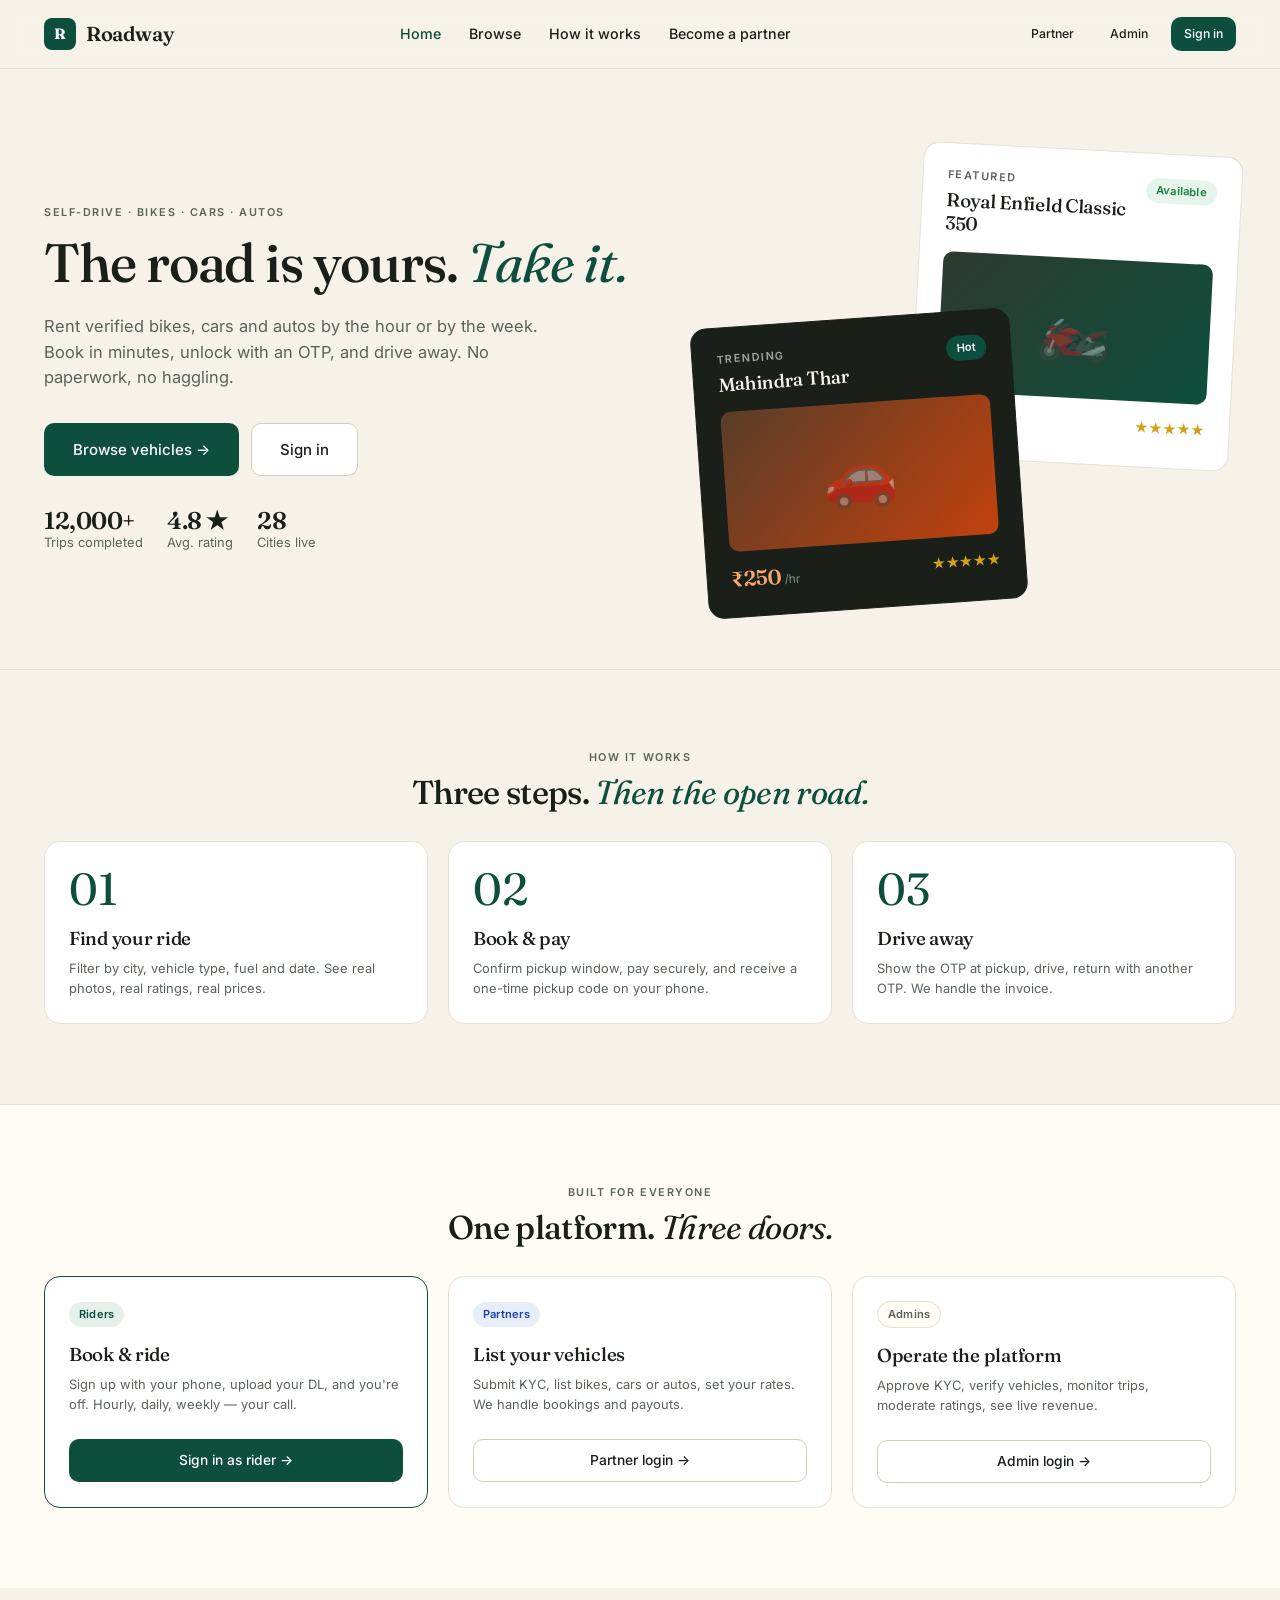
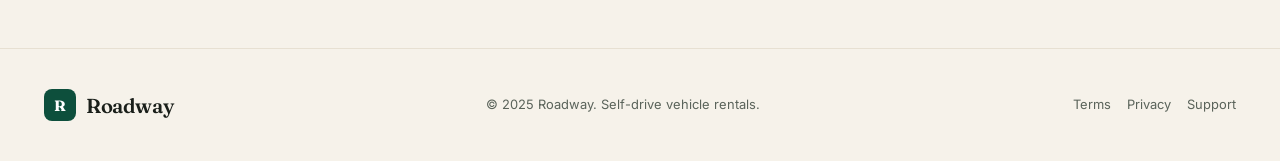
==== frontend/index.html @ 012c72fa "update" ====
<!DOCTYPE html>
<html lang="en">
<head>
  <meta charset="UTF-8" />
  <meta name="viewport" content="width=device-width, initial-scale=1.0" />
  <title>Roadway — Self-drive vehicle rentals, redefined</title>
  <link rel="stylesheet" href="css/styles.css" />
</head>
<body>

<div id="nav-host"></div>

<!-- ========== HERO ========== -->
<section class="hero">
  <div class="container">
    <div class="hero-grid">
      <div>
        <p class="eyebrow reveal reveal-1">Self-drive · Bikes · Cars · Autos</p>
        <h1 class="display reveal reveal-2" style="margin-top: 14px;">
          The road is yours. <span class="italic-serif" style="color: var(--accent);">Take it.</span>
        </h1>
        <p class="reveal reveal-3" style="margin-top: 22px; font-size: 1.1rem; max-width: 520px; color: var(--ink-muted);">
          Rent verified bikes, cars and autos by the hour or by the week. Book in minutes,
          unlock with an OTP, and drive away. No paperwork, no haggling.
        </p>
        <div class="reveal reveal-4 flex gap-3 mt-8" style="flex-wrap: wrap;">
          <a href="pages/browse.html" class="btn btn-primary btn-lg">Browse vehicles →</a>
          <a href="pages/login.html?role=user" class="btn btn-secondary btn-lg">Sign in</a>
        </div>

        <div class="mt-8 flex gap-6" style="flex-wrap: wrap;">
          <div>
            <div class="display" style="font-size: 1.6rem; font-weight: 600;">12,000+</div>
            <div class="text-sm muted">Trips completed</div>
          </div>
          <div>
            <div class="display" style="font-size: 1.6rem; font-weight: 600;">4.8 ★</div>
            <div class="text-sm muted">Avg. rating</div>
          </div>
          <div>
            <div class="display" style="font-size: 1.6rem; font-weight: 600;">28</div>
            <div class="text-sm muted">Cities live</div>
          </div>
        </div>
      </div>

      <div class="reveal reveal-3">
        <!-- Decorative card stack -->
        <div style="position: relative; height: 460px;">
          <div class="card" style="position: absolute; top: 0; right: 0; width: 320px; transform: rotate(3deg);">
            <div class="flex justify-between items-start mb-4">
              <div>
                <p class="eyebrow">Featured</p>
                <h3 style="margin-top: 4px;">Royal Enfield Classic 350</h3>
              </div>
              <span class="badge badge-success">Available</span>
            </div>
            <div style="height: 140px; background: linear-gradient(135deg,#2d3a30,#0d4f3c); border-radius: 10px; display: grid; place-items: center; font-size: 4rem; color: rgba(255,255,255,0.4);">🏍️</div>
            <div class="flex justify-between items-baseline mt-4">
              <div>
                <span class="display" style="font-size: 1.4rem; font-weight: 600; color: var(--accent);">₹40</span>
                <span class="text-xs muted">/hr</span>
              </div>
              <div class="stars">★★★★★</div>
            </div>
          </div>

          <div class="card" style="position: absolute; bottom: 0; left: 0; width: 320px; transform: rotate(-4deg); background: var(--ink); color: var(--bg); border-color: var(--ink);">
            <div class="flex justify-between items-start mb-4">
              <div>
                <p class="eyebrow" style="color: rgba(255,255,255,0.6);">Trending</p>
                <h3 style="margin-top: 4px; color: var(--bg);">Mahindra Thar</h3>
              </div>
              <span class="badge" style="background: var(--accent); color: white;">Hot</span>
            </div>
            <div style="height: 140px; background: linear-gradient(135deg, #5a3d29, #c2410c); border-radius: 10px; display: grid; place-items: center; font-size: 4rem; color: rgba(255,255,255,0.4);">🚗</div>
            <div class="flex justify-between items-baseline mt-4">
              <div>
                <span class="display" style="font-size: 1.4rem; font-weight: 600; color: #f6a96b;">₹250</span>
                <span class="text-xs" style="color: rgba(255,255,255,0.5);">/hr</span>
              </div>
              <div class="stars">★★★★★</div>
            </div>
          </div>
        </div>
      </div>
    </div>
  </div>
</section>

<!-- ========== HOW IT WORKS ========== -->
<section id="how" style="padding: 80px 0; border-top: 1px solid var(--line);">
  <div class="container">
    <div class="text-center mb-8">
      <p class="eyebrow">How it works</p>
      <h2 class="display mt-2">Three steps. <span class="italic-serif" style="color: var(--accent);">Then the open road.</span></h2>
    </div>

    <div class="grid grid-3">
      <div class="card">
        <div style="font-family: var(--font-display); font-size: 3rem; color: var(--accent); line-height: 1;">01</div>
        <h3 class="mt-4">Find your ride</h3>
        <p class="muted mt-2 text-sm">Filter by city, vehicle type, fuel and date. See real photos, real ratings, real prices.</p>
      </div>
      <div class="card">
        <div style="font-family: var(--font-display); font-size: 3rem; color: var(--accent); line-height: 1;">02</div>
        <h3 class="mt-4">Book & pay</h3>
        <p class="muted mt-2 text-sm">Confirm pickup window, pay securely, and receive a one-time pickup code on your phone.</p>
      </div>
      <div class="card">
        <div style="font-family: var(--font-display); font-size: 3rem; color: var(--accent); line-height: 1;">03</div>
        <h3 class="mt-4">Drive away</h3>
        <p class="muted mt-2 text-sm">Show the OTP at pickup, drive, return with another OTP. We handle the invoice.</p>
      </div>
    </div>
  </div>
</section>

<!-- ========== ROLES ========== -->
<section style="padding: 80px 0; background: var(--bg-elevated); border-top: 1px solid var(--line);">
  <div class="container">
    <div class="text-center mb-8">
      <p class="eyebrow">Built for everyone</p>
      <h2 class="display mt-2">One platform. <span class="italic-serif">Three doors.</span></h2>
    </div>

    <div class="grid grid-3">
      <div class="card card-hover" style="border-color: var(--accent);">
        <span class="badge badge-accent">Riders</span>
        <h3 class="mt-4">Book & ride</h3>
        <p class="muted mt-2 text-sm">Sign up with your phone, upload your DL, and you're off. Hourly, daily, weekly — your call.</p>
        <a href="pages/login.html?role=user" class="btn btn-primary mt-6 btn-block">Sign in as rider →</a>
      </div>
      <div class="card card-hover">
        <span class="badge badge-info">Partners</span>
        <h3 class="mt-4">List your vehicles</h3>
        <p class="muted mt-2 text-sm">Submit KYC, list bikes, cars or autos, set your rates. We handle bookings and payouts.</p>
        <a href="pages/login.html?role=partner" class="btn btn-secondary mt-6 btn-block">Partner login →</a>
      </div>
      <div class="card card-hover">
        <span class="badge badge-neutral">Admins</span>
        <h3 class="mt-4">Operate the platform</h3>
        <p class="muted mt-2 text-sm">Approve KYC, verify vehicles, monitor trips, moderate ratings, see live revenue.</p>
        <a href="pages/login.html?role=admin" class="btn btn-secondary mt-6 btn-block">Admin login →</a>
      </div>
    </div>
  </div>
</section>

<!-- ========== FOOTER ========== -->
<footer style="border-top: 1px solid var(--line); padding: 40px 0; margin-top: 60px;">
  <div class="container flex justify-between items-center" style="flex-wrap: wrap; gap: 20px;">
    <div class="brand">
      <span class="brand-mark">R</span>
      <span>Roadway</span>
    </div>
    <p class="text-sm muted">© 2025 Roadway. Self-drive vehicle rentals.</p>
    <div class="flex gap-4">
      <a class="text-sm muted" href="#">Terms</a>
      <a class="text-sm muted" href="#">Privacy</a>
      <a class="text-sm muted" href="#">Support</a>
    </div>
  </div>
</footer>

<script src="js/app.js"></script>
<script>
  document.getElementById('nav-host').innerHTML = renderTopNav('home');
</script>

</body>
</html>
---- frontend/css/styles.css ----
/* =========================================================================
   ROADWAY — Design System
   Modern editorial / premium self-drive rental
   ========================================================================= */

@import url('https://fonts.googleapis.com/css2?family=Fraunces:opsz,wght@9..144,300;9..144,400;9..144,500;9..144,600;9..144,700;9..144,800&family=Inter:wght@400;500;600;700&family=JetBrains+Mono:wght@400;500&display=swap');

:root {
  /* Colors — warm cream + deep emerald */
  --bg: #f6f2ea;
  --bg-elevated: #fffcf5;
  --bg-card: #ffffff;
  --ink: #1a1f1a;
  --ink-muted: #5a635a;
  --ink-soft: #8a8f87;
  --line: #e7e0d2;
  --line-strong: #d6cdb8;

  --accent: #0d4f3c;          /* emerald */
  --accent-hover: #0a3e2f;
  --accent-soft: #e6f0eb;
  --accent-ink: #ffffff;

  --warn: #c2410c;
  --warn-soft: #fef0e7;
  --danger: #b91c1c;
  --danger-soft: #fde8e8;
  --success: #15803d;
  --success-soft: #e6f4ec;
  --info: #1e40af;
  --info-soft: #e8edfa;

  /* Type */
  --font-display: 'Fraunces', Georgia, serif;
  --font-body: 'Inter', -apple-system, BlinkMacSystemFont, sans-serif;
  --font-mono: 'JetBrains Mono', monospace;

  /* Radius */
  --r-sm: 6px;
  --r-md: 10px;
  --r-lg: 16px;
  --r-xl: 24px;

  /* Shadow */
  --shadow-sm: 0 1px 2px rgba(26, 31, 26, 0.04);
  --shadow-md: 0 4px 12px rgba(26, 31, 26, 0.06);
  --shadow-lg: 0 12px 32px rgba(26, 31, 26, 0.08);
  --shadow-xl: 0 24px 64px rgba(26, 31, 26, 0.12);
}

* {
  box-sizing: border-box;
  margin: 0;
  padding: 0;
}

html, body {
  background: var(--bg);
  color: var(--ink);
  font-family: var(--font-body);
  font-size: 15px;
  line-height: 1.55;
  -webkit-font-smoothing: antialiased;
  -moz-osx-font-smoothing: grayscale;
}

a {
  color: var(--accent);
  text-decoration: none;
  transition: color .15s ease;
}
a:hover { color: var(--accent-hover); }

img { max-width: 100%; display: block; }

/* ============================== TYPOGRAPHY ============================== */
.display {
  font-family: var(--font-display);
  font-weight: 500;
  letter-spacing: -0.02em;
  line-height: 1.05;
}
h1, h2, h3, h4 { font-family: var(--font-display); font-weight: 500; letter-spacing: -0.015em; }
h1 { font-size: clamp(2.2rem, 5vw, 3.6rem); line-height: 1.05; }
h2 { font-size: clamp(1.6rem, 3vw, 2.2rem); line-height: 1.15; }
h3 { font-size: 1.25rem; line-height: 1.25; }
h4 { font-size: 1.05rem; line-height: 1.3; }

.eyebrow {
  font-size: 0.72rem;
  font-weight: 600;
  letter-spacing: 0.14em;
  text-transform: uppercase;
  color: var(--ink-muted);
}

.muted { color: var(--ink-muted); }
.soft { color: var(--ink-soft); }

.italic-serif { font-family: var(--font-display); font-style: italic; font-weight: 400; }

/* ============================== LAYOUT ============================== */
.container {
  width: 100%;
  max-width: 1240px;
  margin: 0 auto;
  padding: 0 24px;
}

.container-narrow {
  width: 100%;
  max-width: 880px;
  margin: 0 auto;
  padding: 0 24px;
}

/* ============================== NAVBAR ============================== */
.navbar {
  position: sticky;
  top: 0;
  z-index: 50;
  background: rgba(246, 242, 234, 0.85);
  backdrop-filter: saturate(150%) blur(12px);
  border-bottom: 1px solid var(--line);
}
.nav-inner {
  display: flex;
  align-items: center;
  justify-content: space-between;
  height: 68px;
}
.brand {
  display: flex;
  align-items: center;
  gap: 10px;
  font-family: var(--font-display);
  font-weight: 600;
  font-size: 1.35rem;
  letter-spacing: -0.02em;
  color: var(--ink);
}
.brand-mark {
  width: 32px; height: 32px;
  border-radius: 8px;
  background: var(--accent);
  color: var(--accent-ink);
  display: grid; place-items: center;
  font-family: var(--font-display);
  font-weight: 700;
  font-size: 1rem;
}
.nav-links {
  display: flex; gap: 28px; list-style: none;
}
.nav-links a {
  color: var(--ink);
  font-size: 0.95rem;
  font-weight: 500;
}
.nav-links a:hover { color: var(--accent); }
.nav-actions { display: flex; gap: 10px; align-items: center; }

/* ============================== BUTTONS ============================== */
.btn {
  display: inline-flex;
  align-items: center;
  justify-content: center;
  gap: 8px;
  padding: 10px 20px;
  border-radius: var(--r-md);
  font-family: inherit;
  font-size: 0.92rem;
  font-weight: 500;
  border: 1px solid transparent;
  cursor: pointer;
  transition: all .15s ease;
  white-space: nowrap;
  text-decoration: none;
}
.btn:disabled { opacity: 0.5; cursor: not-allowed; }
.btn-primary {
  background: var(--accent);
  color: var(--accent-ink);
}
.btn-primary:hover:not(:disabled) { background: var(--accent-hover); transform: translateY(-1px); }
.btn-secondary {
  background: var(--bg-card);
  color: var(--ink);
  border-color: var(--line-strong);
}
.btn-secondary:hover:not(:disabled) { background: var(--bg-elevated); border-color: var(--ink); }
.btn-ghost {
  background: transparent;
  color: var(--ink);
}
.btn-ghost:hover:not(:disabled) { background: var(--bg-elevated); }
.btn-danger {
  background: var(--danger);
  color: white;
}
.btn-danger:hover:not(:disabled) { background: #991b1b; }
.btn-sm { padding: 6px 12px; font-size: 0.82rem; }
.btn-lg { padding: 14px 28px; font-size: 1rem; }
.btn-block { width: 100%; }

/* ============================== CARDS ============================== */
.card {
  background: var(--bg-card);
  border: 1px solid var(--line);
  border-radius: var(--r-lg);
  padding: 24px;
  transition: border-color .15s ease, box-shadow .15s ease;
}
.card-hover:hover { border-color: var(--line-strong); box-shadow: var(--shadow-md); }
.card-flat {
  background: var(--bg-elevated);
  border: 1px solid var(--line);
  border-radius: var(--r-md);
  padding: 16px;
}

/* ============================== FORMS ============================== */
.field { margin-bottom: 18px; }
.label {
  display: block;
  font-size: 0.82rem;
  font-weight: 500;
  margin-bottom: 6px;
  color: var(--ink);
}
.input, .select, .textarea {
  width: 100%;
  padding: 11px 14px;
  background: var(--bg-card);
  border: 1px solid var(--line-strong);
  border-radius: var(--r-md);
  font-family: inherit;
  font-size: 0.95rem;
  color: var(--ink);
  transition: border-color .15s ease, box-shadow .15s ease;
}
.input:focus, .select:focus, .textarea:focus {
  outline: none;
  border-color: var(--accent);
  box-shadow: 0 0 0 3px var(--accent-soft);
}
.textarea { resize: vertical; min-height: 90px; }
.field-help { font-size: 0.78rem; color: var(--ink-muted); margin-top: 4px; }
.field-row { display: grid; grid-template-columns: 1fr 1fr; gap: 14px; }
@media (max-width: 600px) { .field-row { grid-template-columns: 1fr; } }

/* ============================== BADGES ============================== */
.badge {
  display: inline-flex;
  align-items: center;
  gap: 6px;
  padding: 4px 10px;
  border-radius: 999px;
  font-size: 0.74rem;
  font-weight: 600;
  letter-spacing: 0.02em;
}
.badge-success { background: var(--success-soft); color: var(--success); }
.badge-warn { background: var(--warn-soft); color: var(--warn); }
.badge-danger { background: var(--danger-soft); color: var(--danger); }
.badge-info { background: var(--info-soft); color: var(--info); }
.badge-neutral { background: var(--bg-elevated); color: var(--ink-muted); border: 1px solid var(--line); }
.badge-accent { background: var(--accent-soft); color: var(--accent); }

/* ============================== TABLES ============================== */
.table-wrap {
  background: var(--bg-card);
  border: 1px solid var(--line);
  border-radius: var(--r-lg);
  overflow: hidden;
}
.table {
  width: 100%;
  border-collapse: collapse;
  font-size: 0.92rem;
}
.table th {
  text-align: left;
  font-size: 0.74rem;
  font-weight: 600;
  letter-spacing: 0.08em;
  text-transform: uppercase;
  color: var(--ink-muted);
  padding: 14px 18px;
  background: var(--bg-elevated);
  border-bottom: 1px solid var(--line);
}
.table td {
  padding: 14px 18px;
  border-bottom: 1px solid var(--line);
  vertical-align: middle;
}
.table tr:last-child td { border-bottom: none; }
.table tr:hover { background: var(--bg-elevated); }

/* ============================== TOASTS ============================== */
.toast-host {
  position: fixed;
  top: 88px;
  right: 24px;
  display: flex; flex-direction: column;
  gap: 10px;
  z-index: 100;
  pointer-events: none;
}
.toast {
  background: var(--ink);
  color: var(--bg);
  padding: 12px 18px;
  border-radius: var(--r-md);
  font-size: 0.88rem;
  box-shadow: var(--shadow-lg);
  pointer-events: auto;
  min-width: 240px;
  max-width: 360px;
  animation: toast-in .25s ease;
}
.toast-success { background: var(--success); color: white; }
.toast-error { background: var(--danger); color: white; }
.toast-info { background: var(--info); color: white; }
@keyframes toast-in {
  from { opacity: 0; transform: translateX(20px); }
  to { opacity: 1; transform: translateX(0); }
}

/* ============================== MODALS ============================== */
.modal-backdrop {
  position: fixed; inset: 0;
  background: rgba(26,31,26,.45);
  backdrop-filter: blur(4px);
  display: grid; place-items: center;
  z-index: 90;
  padding: 20px;
  animation: fade-in .2s ease;
}
.modal {
  background: var(--bg-card);
  border-radius: var(--r-lg);
  max-width: 540px;
  width: 100%;
  max-height: 90vh;
  overflow-y: auto;
  padding: 28px;
  box-shadow: var(--shadow-xl);
  animation: modal-in .25s ease;
}
.modal-header {
  display: flex; justify-content: space-between; align-items: flex-start;
  margin-bottom: 20px;
}
@keyframes fade-in { from { opacity: 0; } to { opacity: 1; } }
@keyframes modal-in {
  from { opacity: 0; transform: translateY(8px) scale(.98); }
  to { opacity: 1; transform: none; }
}

/* ============================== UTIL ============================== */
.flex { display: flex; }
.flex-col { display: flex; flex-direction: column; }
.items-center { align-items: center; }
.items-start { align-items: flex-start; }
.justify-between { justify-content: space-between; }
.justify-center { justify-content: center; }
.gap-2 { gap: 8px; }
.gap-3 { gap: 12px; }
.gap-4 { gap: 16px; }
.gap-6 { gap: 24px; }
.mt-2 { margin-top: 8px; }
.mt-4 { margin-top: 16px; }
.mt-6 { margin-top: 24px; }
.mt-8 { margin-top: 32px; }
.mb-2 { margin-bottom: 8px; }
.mb-4 { margin-bottom: 16px; }
.mb-6 { margin-bottom: 24px; }
.mb-8 { margin-bottom: 32px; }
.text-center { text-align: center; }
.text-right { text-align: right; }
.font-mono { font-family: var(--font-mono); }
.text-sm { font-size: 0.86rem; }
.text-xs { font-size: 0.78rem; }
.text-lg { font-size: 1.1rem; }
.font-medium { font-weight: 500; }
.font-semibold { font-weight: 600; }
.w-full { width: 100%; }
.hidden { display: none !important; }

.divider {
  height: 1px;
  background: var(--line);
  margin: 24px 0;
}

.grid {
  display: grid;
  gap: 20px;
}
.grid-2 { grid-template-columns: repeat(2, 1fr); }
.grid-3 { grid-template-columns: repeat(3, 1fr); }
.grid-4 { grid-template-columns: repeat(4, 1fr); }
@media (max-width: 900px) {
  .grid-3, .grid-4 { grid-template-columns: repeat(2, 1fr); }
}
@media (max-width: 600px) {
  .grid-2, .grid-3, .grid-4 { grid-template-columns: 1fr; }
}

/* ============================== SPINNER ============================== */
.spinner {
  width: 18px; height: 18px;
  border: 2px solid currentColor;
  border-right-color: transparent;
  border-radius: 50%;
  display: inline-block;
  animation: spin .7s linear infinite;
}
@keyframes spin { to { transform: rotate(360deg); } }

.empty-state {
  text-align: center;
  padding: 60px 20px;
  color: var(--ink-muted);
}
.empty-state h3 { color: var(--ink); margin-bottom: 6px; }

/* ============================== SIDEBAR (dashboard layout) ============================== */
.app-shell {
  display: grid;
  grid-template-columns: 240px 1fr;
  min-height: 100vh;
}
.sidebar {
  background: var(--bg-elevated);
  border-right: 1px solid var(--line);
  padding: 24px 16px;
  position: sticky;
  top: 0;
  height: 100vh;
  overflow-y: auto;
}
.sidebar .brand { margin-bottom: 32px; padding: 0 8px; }
.side-nav { list-style: none; display: flex; flex-direction: column; gap: 2px; }
.side-nav a {
  display: flex; align-items: center; gap: 10px;
  padding: 9px 12px;
  border-radius: var(--r-md);
  color: var(--ink-muted);
  font-size: 0.92rem;
  font-weight: 500;
}
.side-nav a:hover { background: var(--bg-card); color: var(--ink); }
.side-nav a.active { background: var(--ink); color: var(--bg); }
.side-section {
  font-size: 0.7rem;
  font-weight: 600;
  letter-spacing: 0.12em;
  text-transform: uppercase;
  color: var(--ink-soft);
  padding: 16px 12px 8px;
}
.app-main { padding: 32px 40px; }
@media (max-width: 900px) {
  .app-shell { grid-template-columns: 1fr; }
  .sidebar { position: static; height: auto; }
  .app-main { padding: 24px 20px; }
}

/* ============================== STAT TILE ============================== */
.stat-tile {
  background: var(--bg-card);
  border: 1px solid var(--line);
  border-radius: var(--r-lg);
  padding: 20px 22px;
}
.stat-tile .label {
  font-size: 0.74rem;
  letter-spacing: 0.1em;
  text-transform: uppercase;
  color: var(--ink-muted);
  margin-bottom: 8px;
}
.stat-tile .value {
  font-family: var(--font-display);
  font-size: 2rem;
  font-weight: 600;
  letter-spacing: -0.02em;
}
.stat-tile .delta { font-size: 0.82rem; color: var(--ink-muted); margin-top: 4px; }

/* ============================== VEHICLE CARD ============================== */
.vehicle-card {
  background: var(--bg-card);
  border: 1px solid var(--line);
  border-radius: var(--r-lg);
  overflow: hidden;
  transition: all .2s ease;
  cursor: pointer;
}
.vehicle-card:hover { border-color: var(--ink); box-shadow: var(--shadow-md); transform: translateY(-2px); }
.vehicle-card .v-image {
  height: 180px;
  background: linear-gradient(135deg, #2d3a30 0%, #0d4f3c 100%);
  position: relative;
  display: grid; place-items: center;
  color: rgba(255,255,255,0.4);
  font-size: 4rem;
}
.vehicle-card .v-image img {
  position: absolute; inset: 0;
  width: 100%; height: 100%;
  object-fit: cover;
}
.vehicle-card .v-body { padding: 18px 20px; }
.vehicle-card .v-title { font-family: var(--font-display); font-size: 1.15rem; font-weight: 600; margin-bottom: 4px; }
.vehicle-card .v-meta { font-size: 0.82rem; color: var(--ink-muted); margin-bottom: 14px; }
.vehicle-card .v-price-row { display: flex; align-items: baseline; justify-content: space-between; }
.vehicle-card .v-price { font-family: var(--font-display); font-size: 1.4rem; font-weight: 600; color: var(--accent); }
.vehicle-card .v-rate-unit { font-size: 0.75rem; color: var(--ink-muted); }

/* ============================== HERO ============================== */
.hero {
  padding: 80px 0 60px;
  position: relative;
  overflow: hidden;
}
.hero-grid {
  display: grid;
  grid-template-columns: 1.1fr 1fr;
  gap: 64px;
  align-items: center;
}
@media (max-width: 900px) {
  .hero-grid { grid-template-columns: 1fr; gap: 40px; }
  .hero { padding: 48px 0 32px; }
}

/* ============================== OTP INPUT ============================== */
.otp-input-row {
  display: flex; gap: 10px; justify-content: center;
}
.otp-input-row input {
  width: 52px; height: 60px;
  text-align: center;
  font-family: var(--font-display);
  font-size: 1.6rem;
  font-weight: 600;
  border: 1px solid var(--line-strong);
  border-radius: var(--r-md);
  background: var(--bg-card);
  transition: all .15s ease;
}
.otp-input-row input:focus {
  outline: none;
  border-color: var(--accent);
  box-shadow: 0 0 0 3px var(--accent-soft);
}

/* ============================== AUTH PAGE ============================== */
.auth-shell {
  min-height: 100vh;
  display: grid;
  grid-template-columns: 1fr 1fr;
}
.auth-aside {
  background: var(--ink);
  color: var(--bg);
  padding: 56px;
  display: flex; flex-direction: column; justify-content: space-between;
  position: relative;
  overflow: hidden;
}
.auth-aside::before {
  content: '';
  position: absolute; right: -100px; top: -100px;
  width: 400px; height: 400px;
  background: radial-gradient(circle, rgba(13, 79, 60, 0.4), transparent 70%);
  pointer-events: none;
}
.auth-aside h1 { color: var(--bg); }
.auth-aside .brand { color: var(--bg); }
.auth-aside .brand-mark { background: var(--bg); color: var(--ink); }
.auth-form-side {
  padding: 56px;
  display: grid; place-items: center;
  background: var(--bg);
}
.auth-form { width: 100%; max-width: 420px; }
@media (max-width: 900px) {
  .auth-shell { grid-template-columns: 1fr; }
  .auth-aside { display: none; }
  .auth-form-side { padding: 40px 24px; }
}

/* ============================== TABS ============================== */
.tabs {
  display: flex;
  gap: 4px;
  border-bottom: 1px solid var(--line);
  margin-bottom: 24px;
}
.tab {
  padding: 10px 18px;
  font-size: 0.92rem;
  font-weight: 500;
  color: var(--ink-muted);
  background: transparent;
  border: none;
  border-bottom: 2px solid transparent;
  cursor: pointer;
  transition: all .15s ease;
  margin-bottom: -1px;
}
.tab:hover { color: var(--ink); }
.tab.active { color: var(--accent); border-bottom-color: var(--accent); }

/* ============================== STARS ============================== */
.stars { display: inline-flex; gap: 2px; color: #d4a017; font-size: 0.92rem; }
.stars-input { display: inline-flex; gap: 4px; cursor: pointer; }
.stars-input span {
  font-size: 1.6rem; color: var(--line-strong);
  transition: color .1s ease;
}
.stars-input span.active { color: #d4a017; }

/* ============================== ANIMATIONS ============================== */
.reveal {
  opacity: 0;
  transform: translateY(8px);
  animation: reveal .5s ease forwards;
}
.reveal-1 { animation-delay: 0s; }
.reveal-2 { animation-delay: .08s; }
.reveal-3 { animation-delay: .16s; }
.reveal-4 { animation-delay: .24s; }
@keyframes reveal {
  to { opacity: 1; transform: none; }
}

/* ============================== SCROLLBAR ============================== */
::-webkit-scrollbar { width: 10px; height: 10px; }
::-webkit-scrollbar-track { background: var(--bg); }
::-webkit-scrollbar-thumb { background: var(--line-strong); border-radius: 6px; border: 2px solid var(--bg); }
::-webkit-scrollbar-thumb:hover { background: var(--ink-soft); }
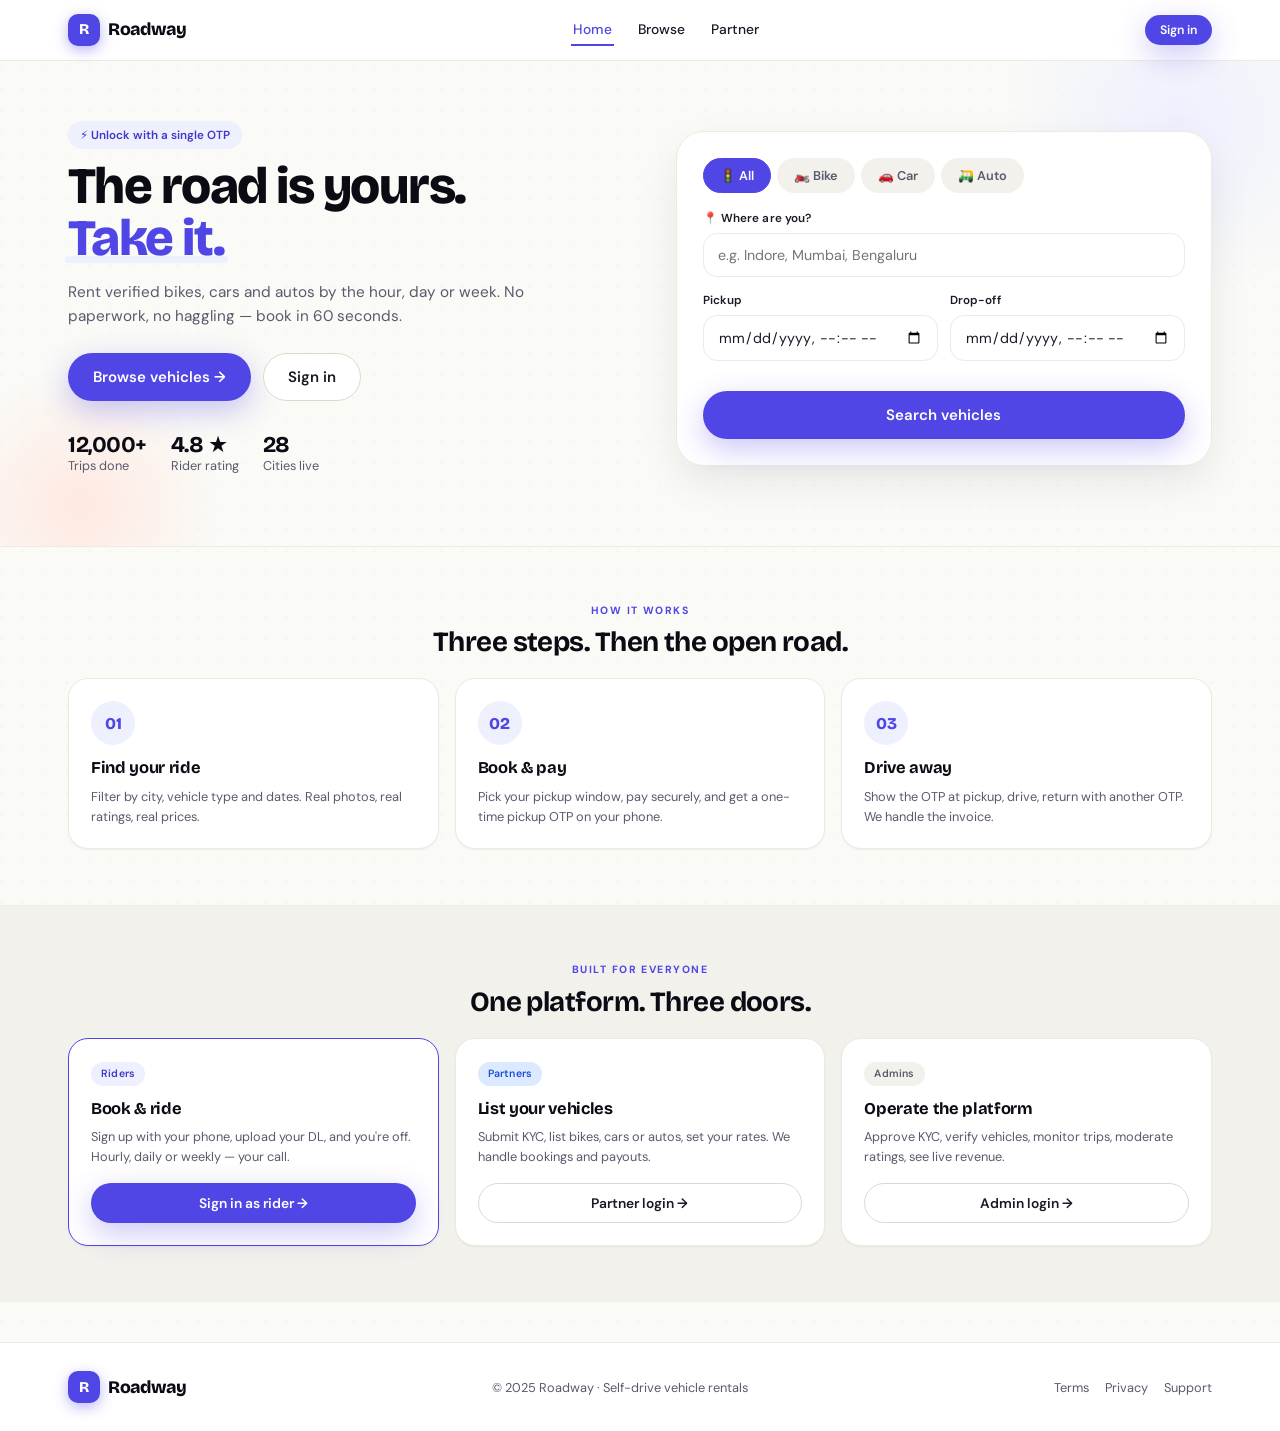
==== commit 1e2ceb82: "update" ====
--- a/frontend/index.html
+++ b/frontend/index.html
@@ -2,11 +2,12 @@
 <html lang="en">
 <head>
   <meta charset="UTF-8" />
-  <meta name="viewport" content="width=device-width, initial-scale=1.0" />
-  <title>Roadway — Self-drive vehicle rentals, redefined</title>
+  <meta name="viewport" content="width=device-width, initial-scale=1.0, viewport-fit=cover" />
+  <meta name="theme-color" content="#4F46E5" />
+  <title>Roadway — Self-drive bikes, cars & autos. On rent.</title>
   <link rel="stylesheet" href="css/styles.css" />
 </head>
-<body>
+<body class="has-bottom-nav">
 
 <div id="nav-host"></div>
 
@@ -15,73 +16,62 @@
   <div class="container">
     <div class="hero-grid">
       <div>
-        <p class="eyebrow reveal reveal-1">Self-drive · Bikes · Cars · Autos</p>
-        <h1 class="display reveal reveal-2" style="margin-top: 14px;">
-          The road is yours. <span class="italic-serif" style="color: var(--accent);">Take it.</span>
+        <span class="pill reveal reveal-1">⚡ Unlock with a single OTP</span>
+        <h1 class="reveal reveal-2 mt-3">
+          The road is yours. <span class="accent-word">Take it.</span>
         </h1>
-        <p class="reveal reveal-3" style="margin-top: 22px; font-size: 1.1rem; max-width: 520px; color: var(--ink-muted);">
-          Rent verified bikes, cars and autos by the hour or by the week. Book in minutes,
-          unlock with an OTP, and drive away. No paperwork, no haggling.
+        <p class="reveal reveal-3 mt-4 muted" style="font-size: 1.02rem; max-width: 540px;">
+          Rent verified bikes, cars and autos by the hour, day or week. No paperwork, no haggling — book in 60 seconds.
         </p>
-        <div class="reveal reveal-4 flex gap-3 mt-8" style="flex-wrap: wrap;">
+
+        <div class="reveal reveal-4 mt-6 flex gap-3 flex-wrap">
           <a href="pages/browse.html" class="btn btn-primary btn-lg">Browse vehicles →</a>
           <a href="pages/login.html?role=user" class="btn btn-secondary btn-lg">Sign in</a>
         </div>
 
-        <div class="mt-8 flex gap-6" style="flex-wrap: wrap;">
+        <div class="mt-8 flex gap-6 flex-wrap">
           <div>
-            <div class="display" style="font-size: 1.6rem; font-weight: 600;">12,000+</div>
-            <div class="text-sm muted">Trips completed</div>
+            <div class="display" style="font-size: 1.5rem; color: var(--ink-strong);">12,000+</div>
+            <div class="text-sm muted">Trips done</div>
           </div>
           <div>
-            <div class="display" style="font-size: 1.6rem; font-weight: 600;">4.8 ★</div>
-            <div class="text-sm muted">Avg. rating</div>
+            <div class="display" style="font-size: 1.5rem; color: var(--ink-strong);">4.8 ★</div>
+            <div class="text-sm muted">Rider rating</div>
           </div>
           <div>
-            <div class="display" style="font-size: 1.6rem; font-weight: 600;">28</div>
+            <div class="display" style="font-size: 1.5rem; color: var(--ink-strong);">28</div>
             <div class="text-sm muted">Cities live</div>
           </div>
         </div>
       </div>
 
+      <!-- Search card -->
       <div class="reveal reveal-3">
-        <!-- Decorative card stack -->
-        <div style="position: relative; height: 460px;">
-          <div class="card" style="position: absolute; top: 0; right: 0; width: 320px; transform: rotate(3deg);">
-            <div class="flex justify-between items-start mb-4">
-              <div>
-                <p class="eyebrow">Featured</p>
-                <h3 style="margin-top: 4px;">Royal Enfield Classic 350</h3>
-              </div>
-              <span class="badge badge-success">Available</span>
-            </div>
-            <div style="height: 140px; background: linear-gradient(135deg,#2d3a30,#0d4f3c); border-radius: 10px; display: grid; place-items: center; font-size: 4rem; color: rgba(255,255,255,0.4);">🏍️</div>
-            <div class="flex justify-between items-baseline mt-4">
-              <div>
-                <span class="display" style="font-size: 1.4rem; font-weight: 600; color: var(--accent);">₹40</span>
-                <span class="text-xs muted">/hr</span>
-              </div>
-              <div class="stars">★★★★★</div>
-            </div>
+        <div class="search-card">
+          <div class="search-tabs" id="search-tabs">
+            <button class="search-tab active" data-type="">🚦 All</button>
+            <button class="search-tab" data-type="BIKE">🏍️ Bike</button>
+            <button class="search-tab" data-type="CAR">🚗 Car</button>
+            <button class="search-tab" data-type="AUTO">🛺 Auto</button>
           </div>
 
-          <div class="card" style="position: absolute; bottom: 0; left: 0; width: 320px; transform: rotate(-4deg); background: var(--ink); color: var(--bg); border-color: var(--ink);">
-            <div class="flex justify-between items-start mb-4">
-              <div>
-                <p class="eyebrow" style="color: rgba(255,255,255,0.6);">Trending</p>
-                <h3 style="margin-top: 4px; color: var(--bg);">Mahindra Thar</h3>
+          <form id="quick-search">
+            <div class="field">
+              <label class="label">📍 Where are you?</label>
+              <input class="input" name="city" placeholder="e.g. Indore, Mumbai, Bengaluru" />
+            </div>
+            <div class="field-row">
+              <div class="field" style="margin: 0;">
+                <label class="label">Pickup</label>
+                <input class="input" type="datetime-local" name="pickup_at" />
               </div>
-              <span class="badge" style="background: var(--accent); color: white;">Hot</span>
+              <div class="field" style="margin: 0;">
+                <label class="label">Drop-off</label>
+                <input class="input" type="datetime-local" name="dropoff_at" />
+              </div>
             </div>
-            <div style="height: 140px; background: linear-gradient(135deg, #5a3d29, #c2410c); border-radius: 10px; display: grid; place-items: center; font-size: 4rem; color: rgba(255,255,255,0.4);">🚗</div>
-            <div class="flex justify-between items-baseline mt-4">
-              <div>
-                <span class="display" style="font-size: 1.4rem; font-weight: 600; color: #f6a96b;">₹250</span>
-                <span class="text-xs" style="color: rgba(255,255,255,0.5);">/hr</span>
-              </div>
-              <div class="stars">★★★★★</div>
-            </div>
-          </div>
+            <button class="btn btn-primary btn-block btn-lg mt-4" type="submit">Search vehicles</button>
+          </form>
         </div>
       </div>
     </div>
@@ -89,27 +79,27 @@
 </section>
 
 <!-- ========== HOW IT WORKS ========== -->
-<section id="how" style="padding: 80px 0; border-top: 1px solid var(--line);">
+<section class="section section-bordered" id="how">
   <div class="container">
-    <div class="text-center mb-8">
+    <div class="text-center section-head">
       <p class="eyebrow">How it works</p>
-      <h2 class="display mt-2">Three steps. <span class="italic-serif" style="color: var(--accent);">Then the open road.</span></h2>
+      <h2 class="display mt-2">Three steps. Then the open road.</h2>
     </div>
 
     <div class="grid grid-3">
-      <div class="card">
-        <div style="font-family: var(--font-display); font-size: 3rem; color: var(--accent); line-height: 1;">01</div>
-        <h3 class="mt-4">Find your ride</h3>
-        <p class="muted mt-2 text-sm">Filter by city, vehicle type, fuel and date. See real photos, real ratings, real prices.</p>
+      <div class="card card-hover">
+        <div class="step-num">01</div>
+        <h3>Find your ride</h3>
+        <p class="muted mt-2 text-sm">Filter by city, vehicle type and dates. Real photos, real ratings, real prices.</p>
       </div>
-      <div class="card">
-        <div style="font-family: var(--font-display); font-size: 3rem; color: var(--accent); line-height: 1;">02</div>
-        <h3 class="mt-4">Book & pay</h3>
-        <p class="muted mt-2 text-sm">Confirm pickup window, pay securely, and receive a one-time pickup code on your phone.</p>
+      <div class="card card-hover">
+        <div class="step-num">02</div>
+        <h3>Book & pay</h3>
+        <p class="muted mt-2 text-sm">Pick your pickup window, pay securely, and get a one-time pickup OTP on your phone.</p>
       </div>
-      <div class="card">
-        <div style="font-family: var(--font-display); font-size: 3rem; color: var(--accent); line-height: 1;">03</div>
-        <h3 class="mt-4">Drive away</h3>
+      <div class="card card-hover">
+        <div class="step-num">03</div>
+        <h3>Drive away</h3>
         <p class="muted mt-2 text-sm">Show the OTP at pickup, drive, return with another OTP. We handle the invoice.</p>
       </div>
     </div>
@@ -117,44 +107,44 @@
 </section>
 
 <!-- ========== ROLES ========== -->
-<section style="padding: 80px 0; background: var(--bg-elevated); border-top: 1px solid var(--line);">
+<section class="section section-bordered" style="background: var(--bg-soft);">
   <div class="container">
-    <div class="text-center mb-8">
+    <div class="text-center section-head">
       <p class="eyebrow">Built for everyone</p>
-      <h2 class="display mt-2">One platform. <span class="italic-serif">Three doors.</span></h2>
+      <h2 class="display mt-2">One platform. Three doors.</h2>
     </div>
 
     <div class="grid grid-3">
-      <div class="card card-hover" style="border-color: var(--accent);">
+      <div class="card card-hover" style="border-color: var(--brand);">
         <span class="badge badge-accent">Riders</span>
-        <h3 class="mt-4">Book & ride</h3>
-        <p class="muted mt-2 text-sm">Sign up with your phone, upload your DL, and you're off. Hourly, daily, weekly — your call.</p>
-        <a href="pages/login.html?role=user" class="btn btn-primary mt-6 btn-block">Sign in as rider →</a>
+        <h3 class="mt-3">Book & ride</h3>
+        <p class="muted mt-2 text-sm">Sign up with your phone, upload your DL, and you're off. Hourly, daily or weekly — your call.</p>
+        <a href="pages/login.html?role=user" class="btn btn-primary btn-block mt-4">Sign in as rider →</a>
       </div>
       <div class="card card-hover">
         <span class="badge badge-info">Partners</span>
-        <h3 class="mt-4">List your vehicles</h3>
+        <h3 class="mt-3">List your vehicles</h3>
         <p class="muted mt-2 text-sm">Submit KYC, list bikes, cars or autos, set your rates. We handle bookings and payouts.</p>
-        <a href="pages/login.html?role=partner" class="btn btn-secondary mt-6 btn-block">Partner login →</a>
+        <a href="pages/login.html?role=partner" class="btn btn-secondary btn-block mt-4">Partner login →</a>
       </div>
       <div class="card card-hover">
         <span class="badge badge-neutral">Admins</span>
-        <h3 class="mt-4">Operate the platform</h3>
+        <h3 class="mt-3">Operate the platform</h3>
         <p class="muted mt-2 text-sm">Approve KYC, verify vehicles, monitor trips, moderate ratings, see live revenue.</p>
-        <a href="pages/login.html?role=admin" class="btn btn-secondary mt-6 btn-block">Admin login →</a>
+        <a href="pages/login.html?role=admin" class="btn btn-secondary btn-block mt-4">Admin login →</a>
       </div>
     </div>
   </div>
 </section>
 
 <!-- ========== FOOTER ========== -->
-<footer style="border-top: 1px solid var(--line); padding: 40px 0; margin-top: 60px;">
-  <div class="container flex justify-between items-center" style="flex-wrap: wrap; gap: 20px;">
+<footer class="site-footer">
+  <div class="container flex justify-between items-center flex-wrap gap-4">
     <div class="brand">
       <span class="brand-mark">R</span>
       <span>Roadway</span>
     </div>
-    <p class="text-sm muted">© 2025 Roadway. Self-drive vehicle rentals.</p>
+    <p class="text-sm muted">© 2025 Roadway · Self-drive vehicle rentals</p>
     <div class="flex gap-4">
       <a class="text-sm muted" href="#">Terms</a>
       <a class="text-sm muted" href="#">Privacy</a>
@@ -165,7 +155,26 @@
 
 <script src="js/app.js"></script>
 <script>
-  document.getElementById('nav-host').innerHTML = renderTopNav('home');
+  mountChrome('home');
+
+  // Search tabs
+  let activeType = '';
+  document.querySelectorAll('#search-tabs .search-tab').forEach(t => {
+    t.addEventListener('click', () => {
+      document.querySelectorAll('#search-tabs .search-tab').forEach(x => x.classList.remove('active'));
+      t.classList.add('active');
+      activeType = t.dataset.type || '';
+    });
+  });
+
+  document.getElementById('quick-search').addEventListener('submit', (e) => {
+    e.preventDefault();
+    const fd = new FormData(e.target);
+    const params = new URLSearchParams();
+    if (activeType) params.set('vehicle_type', activeType);
+    for (const [k, v] of fd.entries()) if (v) params.set(k, v);
+    window.location.href = 'pages/browse.html' + (params.toString() ? '?' + params.toString() : '');
+  });
 </script>
 
 </body>
--- a/frontend/css/styles.css
+++ b/frontend/css/styles.css
@@ -1,58 +1,75 @@
 /* =========================================================================
-   ROADWAY — Design System
-   Modern editorial / premium self-drive rental
+   ROADWAY — Mobile-first design system
+   Inspired by mobile rental apps but with its own voice:
+   electric indigo + soft coral on clean off-white.
    ========================================================================= */
 
-@import url('https://fonts.googleapis.com/css2?family=Fraunces:opsz,wght@9..144,300;9..144,400;9..144,500;9..144,600;9..144,700;9..144,800&family=Inter:wght@400;500;600;700&family=JetBrains+Mono:wght@400;500&display=swap');
+@import url('https://fonts.googleapis.com/css2?family=Bricolage+Grotesque:opsz,wght@12..96,400;12..96,500;12..96,600;12..96,700;12..96,800&family=DM+Sans:wght@400;500;600;700&family=JetBrains+Mono:wght@400;500&display=swap');
 
 :root {
-  /* Colors — warm cream + deep emerald */
-  --bg: #f6f2ea;
-  --bg-elevated: #fffcf5;
-  --bg-card: #ffffff;
-  --ink: #1a1f1a;
-  --ink-muted: #5a635a;
-  --ink-soft: #8a8f87;
-  --line: #e7e0d2;
-  --line-strong: #d6cdb8;
-
-  --accent: #0d4f3c;          /* emerald */
-  --accent-hover: #0a3e2f;
-  --accent-soft: #e6f0eb;
-  --accent-ink: #ffffff;
-
-  --warn: #c2410c;
-  --warn-soft: #fef0e7;
-  --danger: #b91c1c;
-  --danger-soft: #fde8e8;
-  --success: #15803d;
-  --success-soft: #e6f4ec;
-  --info: #1e40af;
-  --info-soft: #e8edfa;
+  /* Brand — electric indigo with coral accent */
+  --brand: #4F46E5;
+  --brand-dark: #3F37C9;
+  --brand-darker: #2D267A;
+  --brand-soft: #EEF0FE;
+  --brand-tint: #F5F3FF;
+
+  --accent: #FF7A59;            /* warm coral for CTAs / highlights */
+  --accent-dark: #E85D3D;
+  --accent-soft: #FFE9E1;
+
+  /* Surface */
+  --bg: #FAFAF7;                /* warm off-white */
+  --bg-soft: #F2F1EC;
+  --bg-elevated: #FFFFFF;
+  --bg-card: #FFFFFF;
+
+  /* Ink */
+  --ink: #1A1A26;
+  --ink-strong: #0B0B14;
+  --ink-muted: #5A5A6E;
+  --ink-soft: #8E8EA0;
+  --ink-on-brand: #FFFFFF;
+
+  --line: #ECEAE3;
+  --line-strong: #DDD9CC;
+
+  /* Status */
+  --success: #16A34A;
+  --success-soft: #DCFCE7;
+  --warn: #D97706;
+  --warn-soft: #FEF3C7;
+  --danger: #DC2626;
+  --danger-soft: #FEE2E2;
+  --info: #2563EB;
+  --info-soft: #DBEAFE;
 
   /* Type */
-  --font-display: 'Fraunces', Georgia, serif;
-  --font-body: 'Inter', -apple-system, BlinkMacSystemFont, sans-serif;
+  --font-display: 'Bricolage Grotesque', system-ui, sans-serif;
+  --font-body: 'DM Sans', system-ui, sans-serif;
   --font-mono: 'JetBrains Mono', monospace;
 
-  /* Radius */
-  --r-sm: 6px;
-  --r-md: 10px;
-  --r-lg: 16px;
-  --r-xl: 24px;
+  /* Radius — soft mobile feel */
+  --r-sm: 8px;
+  --r-md: 14px;
+  --r-lg: 20px;
+  --r-xl: 28px;
+  --r-pill: 999px;
 
   /* Shadow */
-  --shadow-sm: 0 1px 2px rgba(26, 31, 26, 0.04);
-  --shadow-md: 0 4px 12px rgba(26, 31, 26, 0.06);
-  --shadow-lg: 0 12px 32px rgba(26, 31, 26, 0.08);
-  --shadow-xl: 0 24px 64px rgba(26, 31, 26, 0.12);
-}
-
-* {
-  box-sizing: border-box;
-  margin: 0;
-  padding: 0;
-}
+  --shadow-sm: 0 1px 2px rgba(15, 15, 30, 0.05);
+  --shadow-md: 0 6px 20px rgba(15, 15, 30, 0.06);
+  --shadow-lg: 0 16px 40px rgba(15, 15, 30, 0.08);
+  --shadow-xl: 0 28px 60px rgba(15, 15, 30, 0.12);
+  --shadow-brand: 0 10px 30px rgba(79, 70, 229, 0.30);
+
+  /* Layout */
+  --bottom-nav-h: 68px;
+  --top-bar-h: 60px;
+  --max-w: 1200px;
+}
+
+* { box-sizing: border-box; margin: 0; padding: 0; }
 
 html, body {
   background: var(--bg);
@@ -62,103 +79,206 @@
   line-height: 1.55;
   -webkit-font-smoothing: antialiased;
   -moz-osx-font-smoothing: grayscale;
-}
-
-a {
-  color: var(--accent);
-  text-decoration: none;
-  transition: color .15s ease;
-}
-a:hover { color: var(--accent-hover); }
-
+  min-height: 100vh;
+}
+
+body {
+  /* Subtle textured background dots */
+  background-image: radial-gradient(circle at 1px 1px, rgba(15, 15, 30, 0.025) 1px, transparent 0);
+  background-size: 22px 22px;
+}
+
+a { color: var(--brand); text-decoration: none; transition: color .15s ease; }
+a:hover { color: var(--brand-dark); }
 img { max-width: 100%; display: block; }
 
+button { font-family: inherit; cursor: pointer; }
+
 /* ============================== TYPOGRAPHY ============================== */
-.display {
-  font-family: var(--font-display);
-  font-weight: 500;
-  letter-spacing: -0.02em;
-  line-height: 1.05;
-}
-h1, h2, h3, h4 { font-family: var(--font-display); font-weight: 500; letter-spacing: -0.015em; }
-h1 { font-size: clamp(2.2rem, 5vw, 3.6rem); line-height: 1.05; }
-h2 { font-size: clamp(1.6rem, 3vw, 2.2rem); line-height: 1.15; }
-h3 { font-size: 1.25rem; line-height: 1.25; }
-h4 { font-size: 1.05rem; line-height: 1.3; }
+.display { font-family: var(--font-display); font-weight: 700; letter-spacing: -0.02em; line-height: 1.05; }
+h1, h2, h3, h4 { font-family: var(--font-display); font-weight: 700; letter-spacing: -0.02em; color: var(--ink-strong); }
+h1 { font-size: clamp(1.7rem, 5.5vw, 2.6rem); line-height: 1.1; }
+h2 { font-size: clamp(1.35rem, 4vw, 1.85rem); line-height: 1.2; }
+h3 { font-size: 1.1rem; line-height: 1.3; }
+h4 { font-size: 1rem; line-height: 1.35; }
 
 .eyebrow {
-  font-size: 0.72rem;
-  font-weight: 600;
+  font-size: 0.7rem;
+  font-weight: 700;
   letter-spacing: 0.14em;
   text-transform: uppercase;
-  color: var(--ink-muted);
+  color: var(--brand);
 }
 
 .muted { color: var(--ink-muted); }
 .soft { color: var(--ink-soft); }
-
-.italic-serif { font-family: var(--font-display); font-style: italic; font-weight: 400; }
+.text-xs { font-size: 0.75rem; }
+.text-sm { font-size: 0.85rem; }
+.text-center { text-align: center; }
+.font-mono { font-family: var(--font-mono); }
+.font-semibold { font-weight: 600; }
+.font-bold { font-weight: 700; }
 
 /* ============================== LAYOUT ============================== */
 .container {
   width: 100%;
-  max-width: 1240px;
+  max-width: var(--max-w);
   margin: 0 auto;
-  padding: 0 24px;
-}
-
-.container-narrow {
-  width: 100%;
-  max-width: 880px;
-  margin: 0 auto;
-  padding: 0 24px;
-}
-
-/* ============================== NAVBAR ============================== */
-.navbar {
+  padding: 0 18px;
+}
+
+@media (min-width: 768px) { .container { padding: 0 28px; } }
+
+/* Spacing helpers */
+.mt-1 { margin-top: 4px; } .mt-2 { margin-top: 8px; } .mt-3 { margin-top: 12px; }
+.mt-4 { margin-top: 16px; } .mt-6 { margin-top: 24px; } .mt-8 { margin-top: 32px; } .mt-10 { margin-top: 40px; }
+.mb-1 { margin-bottom: 4px; } .mb-2 { margin-bottom: 8px; } .mb-3 { margin-bottom: 12px; }
+.mb-4 { margin-bottom: 16px; } .mb-6 { margin-bottom: 24px; } .mb-8 { margin-bottom: 32px; }
+
+.flex { display: flex; }
+.gap-2 { gap: 8px; } .gap-3 { gap: 12px; } .gap-4 { gap: 16px; } .gap-6 { gap: 24px; }
+.justify-between { justify-content: space-between; }
+.justify-center { justify-content: center; }
+.items-center { align-items: center; }
+.items-start { align-items: flex-start; }
+.items-baseline { align-items: baseline; }
+.flex-wrap { flex-wrap: wrap; }
+.flex-1 { flex: 1; }
+.hidden { display: none !important; }
+
+.grid { display: grid; gap: 16px; }
+.grid-2 { grid-template-columns: 1fr; }
+.grid-3 { grid-template-columns: 1fr; }
+.grid-4 { grid-template-columns: repeat(2, 1fr); }
+
+@media (min-width: 640px) {
+  .grid-2 { grid-template-columns: repeat(2, 1fr); }
+  .grid-4 { grid-template-columns: repeat(4, 1fr); }
+}
+@media (min-width: 900px) {
+  .grid-3 { grid-template-columns: repeat(3, 1fr); }
+}
+
+/* ============================== TOP BAR (Mobile) ============================== */
+.topbar {
   position: sticky;
   top: 0;
   z-index: 50;
-  background: rgba(246, 242, 234, 0.85);
-  backdrop-filter: saturate(150%) blur(12px);
+  background: rgba(255, 255, 255, 0.92);
+  backdrop-filter: saturate(180%) blur(14px);
+  -webkit-backdrop-filter: saturate(180%) blur(14px);
   border-bottom: 1px solid var(--line);
 }
-.nav-inner {
+.topbar-inner {
+  height: var(--top-bar-h);
   display: flex;
   align-items: center;
   justify-content: space-between;
-  height: 68px;
+  gap: 12px;
 }
 .brand {
+  display: inline-flex;
+  align-items: center;
+  gap: 8px;
+  font-family: var(--font-display);
+  font-weight: 800;
+  font-size: 1.18rem;
+  color: var(--ink-strong);
+  letter-spacing: -0.02em;
+}
+.brand:hover { color: var(--ink-strong); }
+.brand-mark {
+  width: 32px;
+  height: 32px;
+  border-radius: 10px;
+  background: var(--brand);
+  color: #fff;
+  display: grid;
+  place-items: center;
+  font-family: var(--font-display);
+  font-weight: 800;
+  font-size: 1rem;
+  box-shadow: 0 4px 14px rgba(79, 70, 229, 0.4);
+}
+
+.nav-links { display: none; list-style: none; gap: 22px; align-items: center; }
+.nav-links a {
+  color: var(--ink); font-weight: 500; font-size: 0.92rem;
+  padding: 6px 2px; border-bottom: 2px solid transparent;
+  transition: border-color .15s, color .15s;
+}
+.nav-links a:hover { color: var(--brand); }
+.nav-links a.active { color: var(--brand); border-bottom-color: var(--brand); }
+
+.nav-actions { display: flex; gap: 8px; align-items: center; }
+.icon-btn {
+  width: 40px; height: 40px;
+  border-radius: var(--r-pill);
+  background: var(--bg-soft);
+  border: 1px solid var(--line);
+  display: grid; place-items: center;
+  color: var(--ink);
+  font-size: 1.05rem;
+  transition: background .15s, transform .1s;
+}
+.icon-btn:hover { background: var(--brand-soft); color: var(--brand); }
+.icon-btn:active { transform: scale(0.95); }
+
+@media (min-width: 768px) {
+  .nav-links { display: flex; }
+}
+
+/* ============================== BOTTOM NAV (Mobile) ============================== */
+.bottom-nav {
+  position: fixed;
+  bottom: 0;
+  left: 0;
+  right: 0;
+  height: var(--bottom-nav-h);
+  background: var(--bg-elevated);
+  border-top: 1px solid var(--line);
   display: flex;
-  align-items: center;
-  gap: 10px;
-  font-family: var(--font-display);
+  justify-content: space-around;
+  align-items: stretch;
+  z-index: 100;
+  padding: 0;
+  box-shadow: 0 -6px 20px rgba(15, 15, 30, 0.04);
+}
+.bottom-nav a {
+  flex: 1;
+  display: flex;
+  flex-direction: column;
+  align-items: center;
+  justify-content: center;
+  gap: 3px;
+  color: var(--ink-soft);
+  font-size: 0.7rem;
   font-weight: 600;
-  font-size: 1.35rem;
-  letter-spacing: -0.02em;
-  color: var(--ink);
-}
-.brand-mark {
-  width: 32px; height: 32px;
-  border-radius: 8px;
-  background: var(--accent);
-  color: var(--accent-ink);
-  display: grid; place-items: center;
-  font-family: var(--font-display);
-  font-weight: 700;
-  font-size: 1rem;
-}
-.nav-links {
-  display: flex; gap: 28px; list-style: none;
-}
-.nav-links a {
-  color: var(--ink);
-  font-size: 0.95rem;
-  font-weight: 500;
-}
-.nav-links a:hover { color: var(--accent); }
-.nav-actions { display: flex; gap: 10px; align-items: center; }
+  letter-spacing: 0.02em;
+  padding: 8px 4px;
+  position: relative;
+  transition: color .15s;
+}
+.bottom-nav a .icon { font-size: 1.3rem; line-height: 1; }
+.bottom-nav a.active { color: var(--brand); }
+.bottom-nav a.active::before {
+  content: '';
+  position: absolute;
+  top: 0;
+  left: 50%;
+  transform: translateX(-50%);
+  width: 32px;
+  height: 3px;
+  border-radius: 0 0 4px 4px;
+  background: var(--brand);
+}
+.bottom-nav a:hover { color: var(--brand); }
+
+@media (min-width: 768px) {
+  .bottom-nav { display: none; }
+  body.has-bottom-nav { padding-bottom: 0; }
+}
+body.has-bottom-nav { padding-bottom: var(--bottom-nav-h); }
 
 /* ============================== BUTTONS ============================== */
 .btn {
@@ -166,41 +286,59 @@
   align-items: center;
   justify-content: center;
   gap: 8px;
-  padding: 10px 20px;
-  border-radius: var(--r-md);
-  font-family: inherit;
+  font-family: var(--font-body);
+  font-weight: 600;
   font-size: 0.92rem;
-  font-weight: 500;
+  padding: 11px 20px;
+  border-radius: var(--r-pill);
   border: 1px solid transparent;
+  background: transparent;
+  color: var(--ink);
   cursor: pointer;
-  transition: all .15s ease;
+  transition: transform .1s ease, background .15s ease, color .15s ease, box-shadow .2s ease, border-color .15s ease;
   white-space: nowrap;
+  user-select: none;
   text-decoration: none;
-}
-.btn:disabled { opacity: 0.5; cursor: not-allowed; }
+  line-height: 1.2;
+}
+.btn:active { transform: scale(0.97); }
+.btn:disabled { opacity: 0.55; cursor: not-allowed; transform: none; }
+
 .btn-primary {
+  background: var(--brand);
+  color: #fff;
+  box-shadow: var(--shadow-brand);
+}
+.btn-primary:hover:not(:disabled) { background: var(--brand-dark); color: #fff; }
+
+.btn-accent {
   background: var(--accent);
-  color: var(--accent-ink);
-}
-.btn-primary:hover:not(:disabled) { background: var(--accent-hover); transform: translateY(-1px); }
+  color: #fff;
+  box-shadow: 0 8px 22px rgba(255, 122, 89, 0.35);
+}
+.btn-accent:hover:not(:disabled) { background: var(--accent-dark); color: #fff; }
+
 .btn-secondary {
-  background: var(--bg-card);
+  background: var(--bg-elevated);
   color: var(--ink);
   border-color: var(--line-strong);
 }
-.btn-secondary:hover:not(:disabled) { background: var(--bg-elevated); border-color: var(--ink); }
-.btn-ghost {
-  background: transparent;
-  color: var(--ink);
-}
-.btn-ghost:hover:not(:disabled) { background: var(--bg-elevated); }
-.btn-danger {
-  background: var(--danger);
-  color: white;
-}
-.btn-danger:hover:not(:disabled) { background: #991b1b; }
-.btn-sm { padding: 6px 12px; font-size: 0.82rem; }
-.btn-lg { padding: 14px 28px; font-size: 1rem; }
+.btn-secondary:hover:not(:disabled) { background: var(--bg-soft); border-color: var(--ink-muted); }
+
+.btn-dark {
+  background: var(--ink-strong);
+  color: #fff;
+}
+.btn-dark:hover:not(:disabled) { background: var(--ink); color: #fff; }
+
+.btn-ghost { background: transparent; color: var(--ink-muted); }
+.btn-ghost:hover:not(:disabled) { background: var(--bg-soft); color: var(--ink); }
+
+.btn-danger { background: var(--danger); color: #fff; }
+.btn-danger:hover:not(:disabled) { background: #B91C1C; color: #fff; }
+
+.btn-sm { padding: 7px 14px; font-size: 0.82rem; }
+.btn-lg { padding: 14px 24px; font-size: 1rem; }
 .btn-block { width: 100%; }
 
 /* ============================== CARDS ============================== */
@@ -208,440 +346,718 @@
   background: var(--bg-card);
   border: 1px solid var(--line);
   border-radius: var(--r-lg);
-  padding: 24px;
-  transition: border-color .15s ease, box-shadow .15s ease;
-}
-.card-hover:hover { border-color: var(--line-strong); box-shadow: var(--shadow-md); }
+  padding: 18px;
+  box-shadow: var(--shadow-sm);
+}
+@media (min-width: 768px) { .card { padding: 22px; } }
+
 .card-flat {
-  background: var(--bg-elevated);
-  border: 1px solid var(--line);
+  background: var(--bg-soft);
   border-radius: var(--r-md);
-  padding: 16px;
-}
-
-/* ============================== FORMS ============================== */
-.field { margin-bottom: 18px; }
-.label {
-  display: block;
-  font-size: 0.82rem;
-  font-weight: 500;
-  margin-bottom: 6px;
-  color: var(--ink);
-}
-.input, .select, .textarea {
-  width: 100%;
-  padding: 11px 14px;
-  background: var(--bg-card);
-  border: 1px solid var(--line-strong);
-  border-radius: var(--r-md);
-  font-family: inherit;
-  font-size: 0.95rem;
-  color: var(--ink);
-  transition: border-color .15s ease, box-shadow .15s ease;
-}
-.input:focus, .select:focus, .textarea:focus {
-  outline: none;
-  border-color: var(--accent);
-  box-shadow: 0 0 0 3px var(--accent-soft);
-}
-.textarea { resize: vertical; min-height: 90px; }
-.field-help { font-size: 0.78rem; color: var(--ink-muted); margin-top: 4px; }
-.field-row { display: grid; grid-template-columns: 1fr 1fr; gap: 14px; }
-@media (max-width: 600px) { .field-row { grid-template-columns: 1fr; } }
+  padding: 14px;
+}
+
+.card-hover { transition: transform .2s ease, box-shadow .2s ease, border-color .2s ease; }
+.card-hover:hover { transform: translateY(-2px); box-shadow: var(--shadow-md); border-color: var(--line-strong); }
 
 /* ============================== BADGES ============================== */
 .badge {
   display: inline-flex;
   align-items: center;
+  gap: 4px;
+  font-size: 0.7rem;
+  font-weight: 600;
+  padding: 4px 10px;
+  border-radius: var(--r-pill);
+  letter-spacing: 0.02em;
+  background: var(--bg-soft);
+  color: var(--ink-muted);
+  white-space: nowrap;
+  text-transform: capitalize;
+}
+.badge-success { background: var(--success-soft); color: #15803D; }
+.badge-warn { background: var(--warn-soft); color: #B45309; }
+.badge-danger { background: var(--danger-soft); color: #B91C1C; }
+.badge-info { background: var(--info-soft); color: #1D4ED8; }
+.badge-accent { background: var(--brand-soft); color: var(--brand-dark); }
+.badge-neutral { background: var(--bg-soft); color: var(--ink-muted); }
+
+/* ============================== FORMS ============================== */
+.field { margin-bottom: 14px; }
+.field-row { display: grid; grid-template-columns: 1fr; gap: 12px; margin-bottom: 14px; }
+@media (min-width: 540px) { .field-row { grid-template-columns: 1fr 1fr; } }
+
+.label {
+  display: block;
+  font-size: 0.78rem;
+  font-weight: 600;
+  color: var(--ink);
+  margin-bottom: 6px;
+  letter-spacing: 0.01em;
+}
+.field-help { font-size: 0.72rem; color: var(--ink-soft); margin-top: 6px; }
+
+.input, .select, .textarea {
+  width: 100%;
+  font-family: inherit;
+  font-size: 0.95rem;
+  padding: 12px 14px;
+  background: var(--bg-elevated);
+  border: 1.5px solid var(--line);
+  border-radius: var(--r-md);
+  color: var(--ink);
+  transition: border-color .15s, box-shadow .15s, background .15s;
+  -webkit-appearance: none;
+  appearance: none;
+}
+.input:focus, .select:focus, .textarea:focus {
+  outline: none;
+  border-color: var(--brand);
+  box-shadow: 0 0 0 4px var(--brand-soft);
+}
+.input:disabled { background: var(--bg-soft); color: var(--ink-soft); cursor: not-allowed; }
+.textarea { min-height: 90px; resize: vertical; }
+.select {
+  background-image: url("data:image/svg+xml,%3Csvg xmlns='http://www.w3.org/2000/svg' width='12' height='8' viewBox='0 0 12 8'%3E%3Cpath fill='none' stroke='%235A5A6E' stroke-width='2' stroke-linecap='round' stroke-linejoin='round' d='M1 1l5 5 5-5'/%3E%3C/svg%3E");
+  background-repeat: no-repeat;
+  background-position: right 14px center;
+  padding-right: 38px;
+}
+
+/* OTP input */
+.otp-input-row { display: flex; gap: 8px; justify-content: space-between; }
+.otp-input-row input {
+  flex: 1;
+  height: 56px;
+  text-align: center;
+  font-size: 1.5rem;
+  font-family: var(--font-display);
+  font-weight: 700;
+  border: 1.5px solid var(--line);
+  border-radius: var(--r-md);
+  background: var(--bg-elevated);
+  color: var(--ink-strong);
+  transition: border-color .15s, box-shadow .15s;
+}
+.otp-input-row input:focus {
+  outline: none;
+  border-color: var(--brand);
+  box-shadow: 0 0 0 4px var(--brand-soft);
+}
+
+/* Tabs */
+.tabs {
+  display: flex;
+  gap: 4px;
+  background: var(--bg-soft);
+  padding: 4px;
+  border-radius: var(--r-pill);
+  margin-bottom: 22px;
+}
+.tab {
+  flex: 1;
+  background: transparent;
+  border: none;
+  padding: 9px 12px;
+  border-radius: var(--r-pill);
+  font-size: 0.85rem;
+  font-weight: 600;
+  color: var(--ink-muted);
+  cursor: pointer;
+  transition: background .15s, color .15s, box-shadow .15s;
+}
+.tab.active {
+  background: var(--bg-elevated);
+  color: var(--brand);
+  box-shadow: var(--shadow-sm);
+}
+
+/* ============================== HERO (Home) ============================== */
+.hero {
+  position: relative;
+  padding: 28px 0 36px;
+  overflow: hidden;
+}
+.hero::before {
+  content: '';
+  position: absolute;
+  top: -120px; right: -80px;
+  width: 360px; height: 360px;
+  background: radial-gradient(circle, var(--brand-soft) 0%, transparent 70%);
+  z-index: 0;
+}
+.hero::after {
+  content: '';
+  position: absolute;
+  bottom: -100px; left: -60px;
+  width: 280px; height: 280px;
+  background: radial-gradient(circle, var(--accent-soft) 0%, transparent 70%);
+  z-index: 0;
+}
+.hero > * { position: relative; z-index: 1; }
+
+@media (min-width: 768px) {
+  .hero { padding: 60px 0 70px; }
+}
+
+.hero-grid {
+  display: grid;
+  grid-template-columns: 1fr;
+  gap: 40px;
+  align-items: center;
+}
+@media (min-width: 900px) {
+  .hero-grid { grid-template-columns: 1.1fr 1fr; gap: 48px; }
+}
+
+.hero h1 {
+  font-size: clamp(2rem, 8vw, 3.4rem);
+  font-weight: 800;
+  line-height: 1.02;
+  letter-spacing: -0.03em;
+}
+.hero h1 .accent-word {
+  display: inline-block;
+  position: relative;
+  color: var(--brand);
+}
+.hero h1 .accent-word::after {
+  content: '';
+  position: absolute;
+  bottom: 4%;
+  left: -2%;
+  right: -2%;
+  height: 14%;
+  background: var(--brand-soft);
+  z-index: -1;
+  border-radius: 4px;
+}
+
+/* Search card on home */
+.search-card {
+  background: var(--bg-elevated);
+  border-radius: var(--r-xl);
+  padding: 18px;
+  box-shadow: var(--shadow-lg);
+  border: 1px solid var(--line);
+}
+@media (min-width: 768px) { .search-card { padding: 26px; } }
+
+.search-tabs {
+  display: flex;
   gap: 6px;
-  padding: 4px 10px;
-  border-radius: 999px;
-  font-size: 0.74rem;
+  margin-bottom: 14px;
+  overflow-x: auto;
+  -webkit-overflow-scrolling: touch;
+  scrollbar-width: none;
+  padding-bottom: 2px;
+}
+.search-tabs::-webkit-scrollbar { display: none; }
+.search-tab {
+  display: inline-flex;
+  align-items: center;
+  gap: 6px;
+  padding: 8px 16px;
+  border-radius: var(--r-pill);
+  background: var(--bg-soft);
+  color: var(--ink-muted);
+  font-size: 0.85rem;
   font-weight: 600;
-  letter-spacing: 0.02em;
-}
-.badge-success { background: var(--success-soft); color: var(--success); }
-.badge-warn { background: var(--warn-soft); color: var(--warn); }
-.badge-danger { background: var(--danger-soft); color: var(--danger); }
-.badge-info { background: var(--info-soft); color: var(--info); }
-.badge-neutral { background: var(--bg-elevated); color: var(--ink-muted); border: 1px solid var(--line); }
-.badge-accent { background: var(--accent-soft); color: var(--accent); }
+  border: 1.5px solid transparent;
+  cursor: pointer;
+  flex-shrink: 0;
+  transition: all .15s;
+}
+.search-tab.active {
+  background: var(--brand);
+  color: #fff;
+  border-color: var(--brand);
+}
+
+/* ============================== VEHICLE CARDS ============================== */
+.vehicle-card {
+  display: block;
+  background: var(--bg-card);
+  border-radius: var(--r-lg);
+  border: 1px solid var(--line);
+  overflow: hidden;
+  text-decoration: none;
+  color: inherit;
+  transition: transform .2s ease, box-shadow .2s ease, border-color .2s ease;
+}
+.vehicle-card:hover {
+  transform: translateY(-3px);
+  box-shadow: var(--shadow-md);
+  border-color: var(--brand);
+  color: inherit;
+}
+.v-image {
+  height: 160px;
+  background: linear-gradient(135deg, var(--brand-tint) 0%, var(--accent-soft) 100%);
+  position: relative;
+  display: grid;
+  place-items: center;
+  font-size: 4.5rem;
+  color: rgba(79, 70, 229, 0.4);
+  overflow: hidden;
+}
+.v-image img { width: 100%; height: 100%; object-fit: cover; }
+.v-body { padding: 14px 16px 16px; }
+.v-title { font-family: var(--font-display); font-weight: 700; font-size: 1.05rem; color: var(--ink-strong); }
+.v-meta { font-size: 0.78rem; color: var(--ink-muted); margin-top: 3px; }
+.v-price-row {
+  display: flex; justify-content: space-between; align-items: center;
+  margin-top: 12px; padding-top: 12px; border-top: 1px dashed var(--line);
+}
+.v-price { font-family: var(--font-display); font-weight: 800; font-size: 1.3rem; color: var(--brand); }
+.v-rate-unit { font-size: 0.75rem; color: var(--ink-muted); margin-left: 2px; }
+
+/* ============================== STARS ============================== */
+.stars { color: #F59E0B; letter-spacing: 1px; font-size: 0.85rem; }
+.stars-input {
+  display: flex; gap: 4px; font-size: 2rem;
+  color: var(--line-strong); cursor: pointer;
+}
+.stars-input span { transition: color .15s, transform .1s; }
+.stars-input span:hover { transform: scale(1.15); }
+.stars-input span.active { color: #F59E0B; }
+
+/* ============================== EMPTY / LOADING ============================== */
+.empty-state {
+  text-align: center;
+  padding: 48px 20px;
+  background: var(--bg-soft);
+  border-radius: var(--r-lg);
+  border: 1px dashed var(--line-strong);
+}
+.empty-state h3 { font-family: var(--font-display); margin-bottom: 8px; color: var(--ink); }
+.empty-state p { color: var(--ink-muted); font-size: 0.92rem; }
+
+.spinner {
+  display: inline-block;
+  width: 14px; height: 14px;
+  border: 2px solid currentColor;
+  border-right-color: transparent;
+  border-radius: 50%;
+  animation: spin .7s linear infinite;
+  vertical-align: -2px;
+}
+@keyframes spin { to { transform: rotate(360deg); } }
+
+.skeleton {
+  background: linear-gradient(90deg, var(--bg-soft) 25%, var(--line) 50%, var(--bg-soft) 75%);
+  background-size: 200% 100%;
+  animation: skeleton-loading 1.4s infinite;
+  border-radius: var(--r-md);
+}
+@keyframes skeleton-loading { 0% { background-position: 200% 0; } 100% { background-position: -200% 0; } }
+
+/* ============================== TOAST ============================== */
+.toast-host {
+  position: fixed;
+  top: 20px;
+  left: 50%;
+  transform: translateX(-50%);
+  display: flex;
+  flex-direction: column;
+  gap: 8px;
+  z-index: 9999;
+  pointer-events: none;
+  width: calc(100% - 32px);
+  max-width: 400px;
+}
+@media (min-width: 768px) {
+  .toast-host { top: 24px; left: auto; right: 24px; transform: none; }
+}
+.toast {
+  background: var(--ink-strong);
+  color: #fff;
+  padding: 12px 16px;
+  border-radius: var(--r-md);
+  font-size: 0.9rem;
+  box-shadow: var(--shadow-lg);
+  font-weight: 500;
+  pointer-events: auto;
+  animation: toast-in .25s ease-out;
+}
+@keyframes toast-in { from { opacity: 0; transform: translateY(-10px); } to { opacity: 1; transform: translateY(0); } }
+.toast-success { background: #15803D; }
+.toast-error { background: #B91C1C; }
+.toast-info { background: var(--brand); }
+
+/* ============================== MODAL ============================== */
+.modal-backdrop {
+  position: fixed;
+  inset: 0;
+  background: rgba(11, 11, 20, 0.55);
+  backdrop-filter: blur(4px);
+  display: grid;
+  place-items: end center;
+  z-index: 1000;
+  padding: 0;
+  animation: backdrop-in .2s ease;
+}
+@media (min-width: 640px) {
+  .modal-backdrop { place-items: center; padding: 20px; }
+}
+@keyframes backdrop-in { from { opacity: 0; } to { opacity: 1; } }
+.modal {
+  background: var(--bg-elevated);
+  border-radius: var(--r-xl) var(--r-xl) 0 0;
+  width: 100%;
+  max-width: 540px;
+  max-height: 92vh;
+  overflow-y: auto;
+  padding: 22px;
+  position: relative;
+  box-shadow: var(--shadow-xl);
+  animation: modal-in .25s ease-out;
+}
+@media (min-width: 640px) {
+  .modal { border-radius: var(--r-xl); }
+}
+@keyframes modal-in {
+  from { transform: translateY(40px); opacity: 0; }
+  to { transform: translateY(0); opacity: 1; }
+}
+.modal-header { display: flex; justify-content: space-between; align-items: flex-start; margin-bottom: 16px; gap: 12px; }
+.modal-header h3 { font-family: var(--font-display); font-weight: 700; font-size: 1.2rem; }
+.modal-body { color: var(--ink); }
+.modal-footer { display: flex; gap: 10px; justify-content: flex-end; margin-top: 22px; flex-wrap: wrap; }
 
 /* ============================== TABLES ============================== */
 .table-wrap {
   background: var(--bg-card);
   border: 1px solid var(--line);
   border-radius: var(--r-lg);
+  overflow-x: auto;
+  -webkit-overflow-scrolling: touch;
+}
+.table { width: 100%; border-collapse: collapse; min-width: 600px; }
+.table th, .table td {
+  padding: 12px 14px;
+  text-align: left;
+  border-bottom: 1px solid var(--line);
+  font-size: 0.88rem;
+}
+.table th {
+  font-weight: 600;
+  font-size: 0.72rem;
+  text-transform: uppercase;
+  letter-spacing: 0.06em;
+  color: var(--ink-muted);
+  background: var(--bg-soft);
+}
+.table tr:last-child td { border-bottom: none; }
+.table tr:hover td { background: var(--bg-soft); }
+
+/* ============================== STAT TILE ============================== */
+.stat-tile {
+  background: var(--bg-card);
+  border: 1px solid var(--line);
+  border-radius: var(--r-lg);
+  padding: 16px;
+  position: relative;
   overflow: hidden;
 }
-.table {
-  width: 100%;
-  border-collapse: collapse;
-  font-size: 0.92rem;
-}
-.table th {
-  text-align: left;
-  font-size: 0.74rem;
+.stat-tile .label {
+  font-size: 0.72rem;
   font-weight: 600;
-  letter-spacing: 0.08em;
+  letter-spacing: 0.06em;
   text-transform: uppercase;
   color: var(--ink-muted);
-  padding: 14px 18px;
-  background: var(--bg-elevated);
-  border-bottom: 1px solid var(--line);
-}
-.table td {
-  padding: 14px 18px;
-  border-bottom: 1px solid var(--line);
-  vertical-align: middle;
-}
-.table tr:last-child td { border-bottom: none; }
-.table tr:hover { background: var(--bg-elevated); }
-
-/* ============================== TOASTS ============================== */
-.toast-host {
-  position: fixed;
-  top: 88px;
-  right: 24px;
-  display: flex; flex-direction: column;
-  gap: 10px;
-  z-index: 100;
-  pointer-events: none;
-}
-.toast {
-  background: var(--ink);
-  color: var(--bg);
-  padding: 12px 18px;
-  border-radius: var(--r-md);
-  font-size: 0.88rem;
-  box-shadow: var(--shadow-lg);
-  pointer-events: auto;
-  min-width: 240px;
-  max-width: 360px;
-  animation: toast-in .25s ease;
-}
-.toast-success { background: var(--success); color: white; }
-.toast-error { background: var(--danger); color: white; }
-.toast-info { background: var(--info); color: white; }
-@keyframes toast-in {
-  from { opacity: 0; transform: translateX(20px); }
-  to { opacity: 1; transform: translateX(0); }
-}
-
-/* ============================== MODALS ============================== */
-.modal-backdrop {
-  position: fixed; inset: 0;
-  background: rgba(26,31,26,.45);
-  backdrop-filter: blur(4px);
-  display: grid; place-items: center;
-  z-index: 90;
-  padding: 20px;
-  animation: fade-in .2s ease;
-}
-.modal {
-  background: var(--bg-card);
-  border-radius: var(--r-lg);
-  max-width: 540px;
-  width: 100%;
-  max-height: 90vh;
-  overflow-y: auto;
-  padding: 28px;
-  box-shadow: var(--shadow-xl);
-  animation: modal-in .25s ease;
-}
-.modal-header {
-  display: flex; justify-content: space-between; align-items: flex-start;
-  margin-bottom: 20px;
-}
-@keyframes fade-in { from { opacity: 0; } to { opacity: 1; } }
-@keyframes modal-in {
-  from { opacity: 0; transform: translateY(8px) scale(.98); }
-  to { opacity: 1; transform: none; }
-}
-
-/* ============================== UTIL ============================== */
-.flex { display: flex; }
-.flex-col { display: flex; flex-direction: column; }
-.items-center { align-items: center; }
-.items-start { align-items: flex-start; }
-.justify-between { justify-content: space-between; }
-.justify-center { justify-content: center; }
-.gap-2 { gap: 8px; }
-.gap-3 { gap: 12px; }
-.gap-4 { gap: 16px; }
-.gap-6 { gap: 24px; }
-.mt-2 { margin-top: 8px; }
-.mt-4 { margin-top: 16px; }
-.mt-6 { margin-top: 24px; }
-.mt-8 { margin-top: 32px; }
-.mb-2 { margin-bottom: 8px; }
-.mb-4 { margin-bottom: 16px; }
-.mb-6 { margin-bottom: 24px; }
-.mb-8 { margin-bottom: 32px; }
-.text-center { text-align: center; }
-.text-right { text-align: right; }
-.font-mono { font-family: var(--font-mono); }
-.text-sm { font-size: 0.86rem; }
-.text-xs { font-size: 0.78rem; }
-.text-lg { font-size: 1.1rem; }
-.font-medium { font-weight: 500; }
-.font-semibold { font-weight: 600; }
-.w-full { width: 100%; }
-.hidden { display: none !important; }
-
-.divider {
-  height: 1px;
-  background: var(--line);
-  margin: 24px 0;
-}
-
-.grid {
-  display: grid;
-  gap: 20px;
-}
-.grid-2 { grid-template-columns: repeat(2, 1fr); }
-.grid-3 { grid-template-columns: repeat(3, 1fr); }
-.grid-4 { grid-template-columns: repeat(4, 1fr); }
-@media (max-width: 900px) {
-  .grid-3, .grid-4 { grid-template-columns: repeat(2, 1fr); }
-}
-@media (max-width: 600px) {
-  .grid-2, .grid-3, .grid-4 { grid-template-columns: 1fr; }
-}
-
-/* ============================== SPINNER ============================== */
-.spinner {
-  width: 18px; height: 18px;
-  border: 2px solid currentColor;
-  border-right-color: transparent;
-  border-radius: 50%;
-  display: inline-block;
-  animation: spin .7s linear infinite;
-}
-@keyframes spin { to { transform: rotate(360deg); } }
-
-.empty-state {
-  text-align: center;
-  padding: 60px 20px;
+  margin-bottom: 8px;
+}
+.stat-tile .value {
+  font-family: var(--font-display);
+  font-size: 1.7rem;
+  font-weight: 800;
+  color: var(--ink-strong);
+  line-height: 1;
+  letter-spacing: -0.02em;
+}
+.stat-tile .delta {
+  font-size: 0.75rem;
   color: var(--ink-muted);
-}
-.empty-state h3 { color: var(--ink); margin-bottom: 6px; }
-
-/* ============================== SIDEBAR (dashboard layout) ============================== */
-.app-shell {
-  display: grid;
-  grid-template-columns: 240px 1fr;
-  min-height: 100vh;
-}
-.sidebar {
-  background: var(--bg-elevated);
-  border-right: 1px solid var(--line);
-  padding: 24px 16px;
-  position: sticky;
-  top: 0;
-  height: 100vh;
-  overflow-y: auto;
-}
-.sidebar .brand { margin-bottom: 32px; padding: 0 8px; }
+  margin-top: 6px;
+}
+
+/* ============================== APP SHELL (Dashboards) ============================== */
+.app-shell { min-height: 100vh; }
+.app-main { padding: 22px 0 32px; }
+
+/* Mobile: hide desktop sidebar, use bottom nav + top bar */
+.sidebar { display: none; }
+
+@media (min-width: 980px) {
+  .app-shell {
+    display: grid;
+    grid-template-columns: 240px 1fr;
+    min-height: 100vh;
+  }
+  .sidebar {
+    display: flex;
+    flex-direction: column;
+    gap: 18px;
+    padding: 22px 18px;
+    border-right: 1px solid var(--line);
+    background: var(--bg-elevated);
+    position: sticky;
+    top: 0;
+    height: 100vh;
+    overflow-y: auto;
+  }
+  .app-main { padding: 32px 36px; }
+  body.has-bottom-nav { padding-bottom: 0; }
+  .bottom-nav { display: none; }
+}
+
+.side-section {
+  font-size: 0.7rem;
+  font-weight: 700;
+  letter-spacing: 0.1em;
+  text-transform: uppercase;
+  color: var(--ink-soft);
+  padding-left: 12px;
+  margin-top: 8px;
+}
 .side-nav { list-style: none; display: flex; flex-direction: column; gap: 2px; }
 .side-nav a {
-  display: flex; align-items: center; gap: 10px;
+  display: block;
   padding: 9px 12px;
   border-radius: var(--r-md);
   color: var(--ink-muted);
   font-size: 0.92rem;
   font-weight: 500;
-}
-.side-nav a:hover { background: var(--bg-card); color: var(--ink); }
-.side-nav a.active { background: var(--ink); color: var(--bg); }
-.side-section {
-  font-size: 0.7rem;
+  transition: background .15s, color .15s;
+}
+.side-nav a:hover { background: var(--bg-soft); color: var(--ink); }
+.side-nav a.active {
+  background: var(--brand-soft);
+  color: var(--brand-dark);
   font-weight: 600;
-  letter-spacing: 0.12em;
-  text-transform: uppercase;
-  color: var(--ink-soft);
-  padding: 16px 12px 8px;
-}
-.app-main { padding: 32px 40px; }
-@media (max-width: 900px) {
-  .app-shell { grid-template-columns: 1fr; }
-  .sidebar { position: static; height: auto; }
-  .app-main { padding: 24px 20px; }
-}
-
-/* ============================== STAT TILE ============================== */
-.stat-tile {
-  background: var(--bg-card);
-  border: 1px solid var(--line);
-  border-radius: var(--r-lg);
-  padding: 20px 22px;
-}
-.stat-tile .label {
-  font-size: 0.74rem;
-  letter-spacing: 0.1em;
-  text-transform: uppercase;
-  color: var(--ink-muted);
-  margin-bottom: 8px;
-}
-.stat-tile .value {
-  font-family: var(--font-display);
-  font-size: 2rem;
-  font-weight: 600;
-  letter-spacing: -0.02em;
-}
-.stat-tile .delta { font-size: 0.82rem; color: var(--ink-muted); margin-top: 4px; }
-
-/* ============================== VEHICLE CARD ============================== */
-.vehicle-card {
-  background: var(--bg-card);
-  border: 1px solid var(--line);
-  border-radius: var(--r-lg);
-  overflow: hidden;
-  transition: all .2s ease;
-  cursor: pointer;
-}
-.vehicle-card:hover { border-color: var(--ink); box-shadow: var(--shadow-md); transform: translateY(-2px); }
-.vehicle-card .v-image {
-  height: 180px;
-  background: linear-gradient(135deg, #2d3a30 0%, #0d4f3c 100%);
-  position: relative;
-  display: grid; place-items: center;
-  color: rgba(255,255,255,0.4);
-  font-size: 4rem;
-}
-.vehicle-card .v-image img {
-  position: absolute; inset: 0;
-  width: 100%; height: 100%;
-  object-fit: cover;
-}
-.vehicle-card .v-body { padding: 18px 20px; }
-.vehicle-card .v-title { font-family: var(--font-display); font-size: 1.15rem; font-weight: 600; margin-bottom: 4px; }
-.vehicle-card .v-meta { font-size: 0.82rem; color: var(--ink-muted); margin-bottom: 14px; }
-.vehicle-card .v-price-row { display: flex; align-items: baseline; justify-content: space-between; }
-.vehicle-card .v-price { font-family: var(--font-display); font-size: 1.4rem; font-weight: 600; color: var(--accent); }
-.vehicle-card .v-rate-unit { font-size: 0.75rem; color: var(--ink-muted); }
-
-/* ============================== HERO ============================== */
-.hero {
-  padding: 80px 0 60px;
-  position: relative;
-  overflow: hidden;
-}
-.hero-grid {
-  display: grid;
-  grid-template-columns: 1.1fr 1fr;
-  gap: 64px;
-  align-items: center;
-}
-@media (max-width: 900px) {
-  .hero-grid { grid-template-columns: 1fr; gap: 40px; }
-  .hero { padding: 48px 0 32px; }
-}
-
-/* ============================== OTP INPUT ============================== */
-.otp-input-row {
-  display: flex; gap: 10px; justify-content: center;
-}
-.otp-input-row input {
-  width: 52px; height: 60px;
-  text-align: center;
-  font-family: var(--font-display);
-  font-size: 1.6rem;
-  font-weight: 600;
-  border: 1px solid var(--line-strong);
-  border-radius: var(--r-md);
-  background: var(--bg-card);
-  transition: all .15s ease;
-}
-.otp-input-row input:focus {
-  outline: none;
-  border-color: var(--accent);
-  box-shadow: 0 0 0 3px var(--accent-soft);
-}
-
-/* ============================== AUTH PAGE ============================== */
+}
+
+/* ============================== AUTH ============================== */
 .auth-shell {
   min-height: 100vh;
   display: grid;
-  grid-template-columns: 1fr 1fr;
+  grid-template-columns: 1fr;
+}
+@media (min-width: 900px) {
+  .auth-shell { grid-template-columns: 1fr 1.1fr; }
 }
 .auth-aside {
-  background: var(--ink);
-  color: var(--bg);
-  padding: 56px;
-  display: flex; flex-direction: column; justify-content: space-between;
+  display: none;
+  background: linear-gradient(135deg, var(--brand-darker) 0%, var(--brand) 100%);
+  color: #fff;
+  padding: 40px;
+  flex-direction: column;
+  justify-content: space-between;
   position: relative;
   overflow: hidden;
 }
 .auth-aside::before {
   content: '';
-  position: absolute; right: -100px; top: -100px;
-  width: 400px; height: 400px;
-  background: radial-gradient(circle, rgba(13, 79, 60, 0.4), transparent 70%);
-  pointer-events: none;
-}
-.auth-aside h1 { color: var(--bg); }
-.auth-aside .brand { color: var(--bg); }
-.auth-aside .brand-mark { background: var(--bg); color: var(--ink); }
+  position: absolute;
+  top: -120px; right: -120px;
+  width: 360px; height: 360px;
+  border-radius: 50%;
+  background: rgba(255, 255, 255, 0.08);
+}
+.auth-aside::after {
+  content: '';
+  position: absolute;
+  bottom: -100px; left: -80px;
+  width: 280px; height: 280px;
+  border-radius: 50%;
+  background: rgba(255, 122, 89, 0.18);
+}
+.auth-aside > * { position: relative; z-index: 1; }
+.auth-aside .brand { color: #fff; }
+.auth-aside .brand-mark { background: #fff; color: var(--brand); }
+@media (min-width: 900px) {
+  .auth-aside { display: flex; }
+}
+
 .auth-form-side {
-  padding: 56px;
-  display: grid; place-items: center;
-  background: var(--bg);
-}
-.auth-form { width: 100%; max-width: 420px; }
-@media (max-width: 900px) {
-  .auth-shell { grid-template-columns: 1fr; }
-  .auth-aside { display: none; }
-  .auth-form-side { padding: 40px 24px; }
-}
-
-/* ============================== TABS ============================== */
-.tabs {
+  padding: 28px 18px 40px;
   display: flex;
-  gap: 4px;
-  border-bottom: 1px solid var(--line);
-  margin-bottom: 24px;
-}
-.tab {
-  padding: 10px 18px;
-  font-size: 0.92rem;
+  align-items: center;
+  justify-content: center;
+}
+@media (min-width: 768px) { .auth-form-side { padding: 40px; } }
+
+.auth-form {
+  width: 100%;
+  max-width: 440px;
+}
+
+/* ============================== PARTNER / VEHICLE GRID HELPERS ============================== */
+.divider {
+  height: 1px;
+  background: var(--line);
+  margin: 18px 0;
+}
+
+/* ============================== SECTIONS ============================== */
+.section { padding: 36px 0; }
+.section-tight { padding: 22px 0; }
+@media (min-width: 768px) {
+  .section { padding: 56px 0; }
+  .section-tight { padding: 30px 0; }
+}
+
+.section-head { margin-bottom: 22px; }
+.section-head .eyebrow { color: var(--brand); }
+
+/* Section divider with subtle line */
+.section-bordered { border-top: 1px solid var(--line); }
+
+/* Step number (How it works) */
+.step-num {
+  display: inline-flex;
+  align-items: center;
+  justify-content: center;
+  width: 44px; height: 44px;
+  border-radius: var(--r-pill);
+  background: var(--brand-soft);
+  color: var(--brand);
+  font-family: var(--font-display);
+  font-weight: 800;
+  font-size: 1.1rem;
+  margin-bottom: 12px;
+}
+
+/* ============================== UTILITIES ============================== */
+.pill {
+  display: inline-flex;
+  align-items: center;
+  gap: 6px;
+  padding: 5px 12px;
+  background: var(--brand-soft);
+  color: var(--brand-dark);
+  border-radius: var(--r-pill);
+  font-size: 0.78rem;
+  font-weight: 600;
+}
+
+.divider-text {
+  display: flex;
+  align-items: center;
+  gap: 12px;
+  color: var(--ink-soft);
+  font-size: 0.78rem;
   font-weight: 500;
-  color: var(--ink-muted);
-  background: transparent;
-  border: none;
-  border-bottom: 2px solid transparent;
+  margin: 18px 0;
+}
+.divider-text::before, .divider-text::after {
+  content: '';
+  flex: 1;
+  height: 1px;
+  background: var(--line);
+}
+
+/* OTP code display */
+.otp-display {
+  font-family: var(--font-display);
+  font-weight: 800;
+  font-size: 2rem;
+  letter-spacing: 0.4em;
+  text-align: center;
+  color: var(--brand);
+  background: var(--brand-soft);
+  padding: 14px;
+  border-radius: var(--r-md);
+  margin-top: 8px;
+}
+
+/* Filter chips */
+.filter-chips {
+  display: flex;
+  gap: 8px;
+  overflow-x: auto;
+  -webkit-overflow-scrolling: touch;
+  scrollbar-width: none;
+  padding-bottom: 4px;
+}
+.filter-chips::-webkit-scrollbar { display: none; }
+.chip {
+  flex-shrink: 0;
+  display: inline-flex;
+  align-items: center;
+  gap: 6px;
+  padding: 7px 14px;
+  background: var(--bg-elevated);
+  border: 1.5px solid var(--line);
+  border-radius: var(--r-pill);
+  font-size: 0.82rem;
+  font-weight: 500;
+  color: var(--ink);
   cursor: pointer;
-  transition: all .15s ease;
-  margin-bottom: -1px;
-}
-.tab:hover { color: var(--ink); }
-.tab.active { color: var(--accent); border-bottom-color: var(--accent); }
-
-/* ============================== STARS ============================== */
-.stars { display: inline-flex; gap: 2px; color: #d4a017; font-size: 0.92rem; }
-.stars-input { display: inline-flex; gap: 4px; cursor: pointer; }
-.stars-input span {
-  font-size: 1.6rem; color: var(--line-strong);
-  transition: color .1s ease;
-}
-.stars-input span.active { color: #d4a017; }
-
-/* ============================== ANIMATIONS ============================== */
-.reveal {
-  opacity: 0;
-  transform: translateY(8px);
-  animation: reveal .5s ease forwards;
-}
-.reveal-1 { animation-delay: 0s; }
-.reveal-2 { animation-delay: .08s; }
-.reveal-3 { animation-delay: .16s; }
-.reveal-4 { animation-delay: .24s; }
-@keyframes reveal {
-  to { opacity: 1; transform: none; }
-}
-
-/* ============================== SCROLLBAR ============================== */
-::-webkit-scrollbar { width: 10px; height: 10px; }
-::-webkit-scrollbar-track { background: var(--bg); }
-::-webkit-scrollbar-thumb { background: var(--line-strong); border-radius: 6px; border: 2px solid var(--bg); }
+  transition: all .15s;
+  white-space: nowrap;
+}
+.chip:hover { border-color: var(--brand); color: var(--brand); }
+.chip.active { background: var(--brand); color: #fff; border-color: var(--brand); }
+
+/* Pull-down for dashboard mobile header */
+.dash-header {
+  background: linear-gradient(135deg, var(--brand) 0%, var(--brand-dark) 100%);
+  color: #fff;
+  padding: 22px 0 32px;
+  margin: -22px -18px 22px;
+  padding-left: 18px;
+  padding-right: 18px;
+  border-radius: 0 0 var(--r-xl) var(--r-xl);
+  position: relative;
+  overflow: hidden;
+}
+.dash-header::after {
+  content: '';
+  position: absolute;
+  bottom: -60px; right: -40px;
+  width: 200px; height: 200px;
+  border-radius: 50%;
+  background: rgba(255, 255, 255, 0.1);
+}
+.dash-header > * { position: relative; z-index: 1; }
+.dash-header .eyebrow { color: rgba(255, 255, 255, 0.85); }
+.dash-header h1 { color: #fff; }
+.dash-header .muted { color: rgba(255, 255, 255, 0.85); }
+
+@media (min-width: 980px) {
+  .dash-header { margin: 0 0 26px; padding: 26px 28px; border-radius: var(--r-xl); }
+}
+
+/* Responsive mobile spacing */
+@media (max-width: 540px) {
+  .grid-4 { grid-template-columns: repeat(2, 1fr); gap: 10px; }
+  .stat-tile { padding: 12px; }
+  .stat-tile .value { font-size: 1.3rem; }
+}
+
+/* Reveal animation */
+.reveal { opacity: 0; transform: translateY(12px); animation: reveal-in .6s ease forwards; }
+.reveal-1 { animation-delay: 0.05s; }
+.reveal-2 { animation-delay: 0.15s; }
+.reveal-3 { animation-delay: 0.25s; }
+.reveal-4 { animation-delay: 0.35s; }
+@keyframes reveal-in { to { opacity: 1; transform: translateY(0); } }
+
+/* Footer */
+footer.site-footer {
+  border-top: 1px solid var(--line);
+  padding: 28px 0;
+  margin-top: 40px;
+  background: var(--bg-elevated);
+}
+@media (max-width: 540px) {
+  footer.site-footer .container { flex-direction: column; align-items: flex-start; gap: 12px; }
+}
+
+/* Scrollbar */
+::-webkit-scrollbar { width: 8px; height: 8px; }
+::-webkit-scrollbar-track { background: transparent; }
+::-webkit-scrollbar-thumb { background: var(--line-strong); border-radius: 4px; }
 ::-webkit-scrollbar-thumb:hover { background: var(--ink-soft); }
